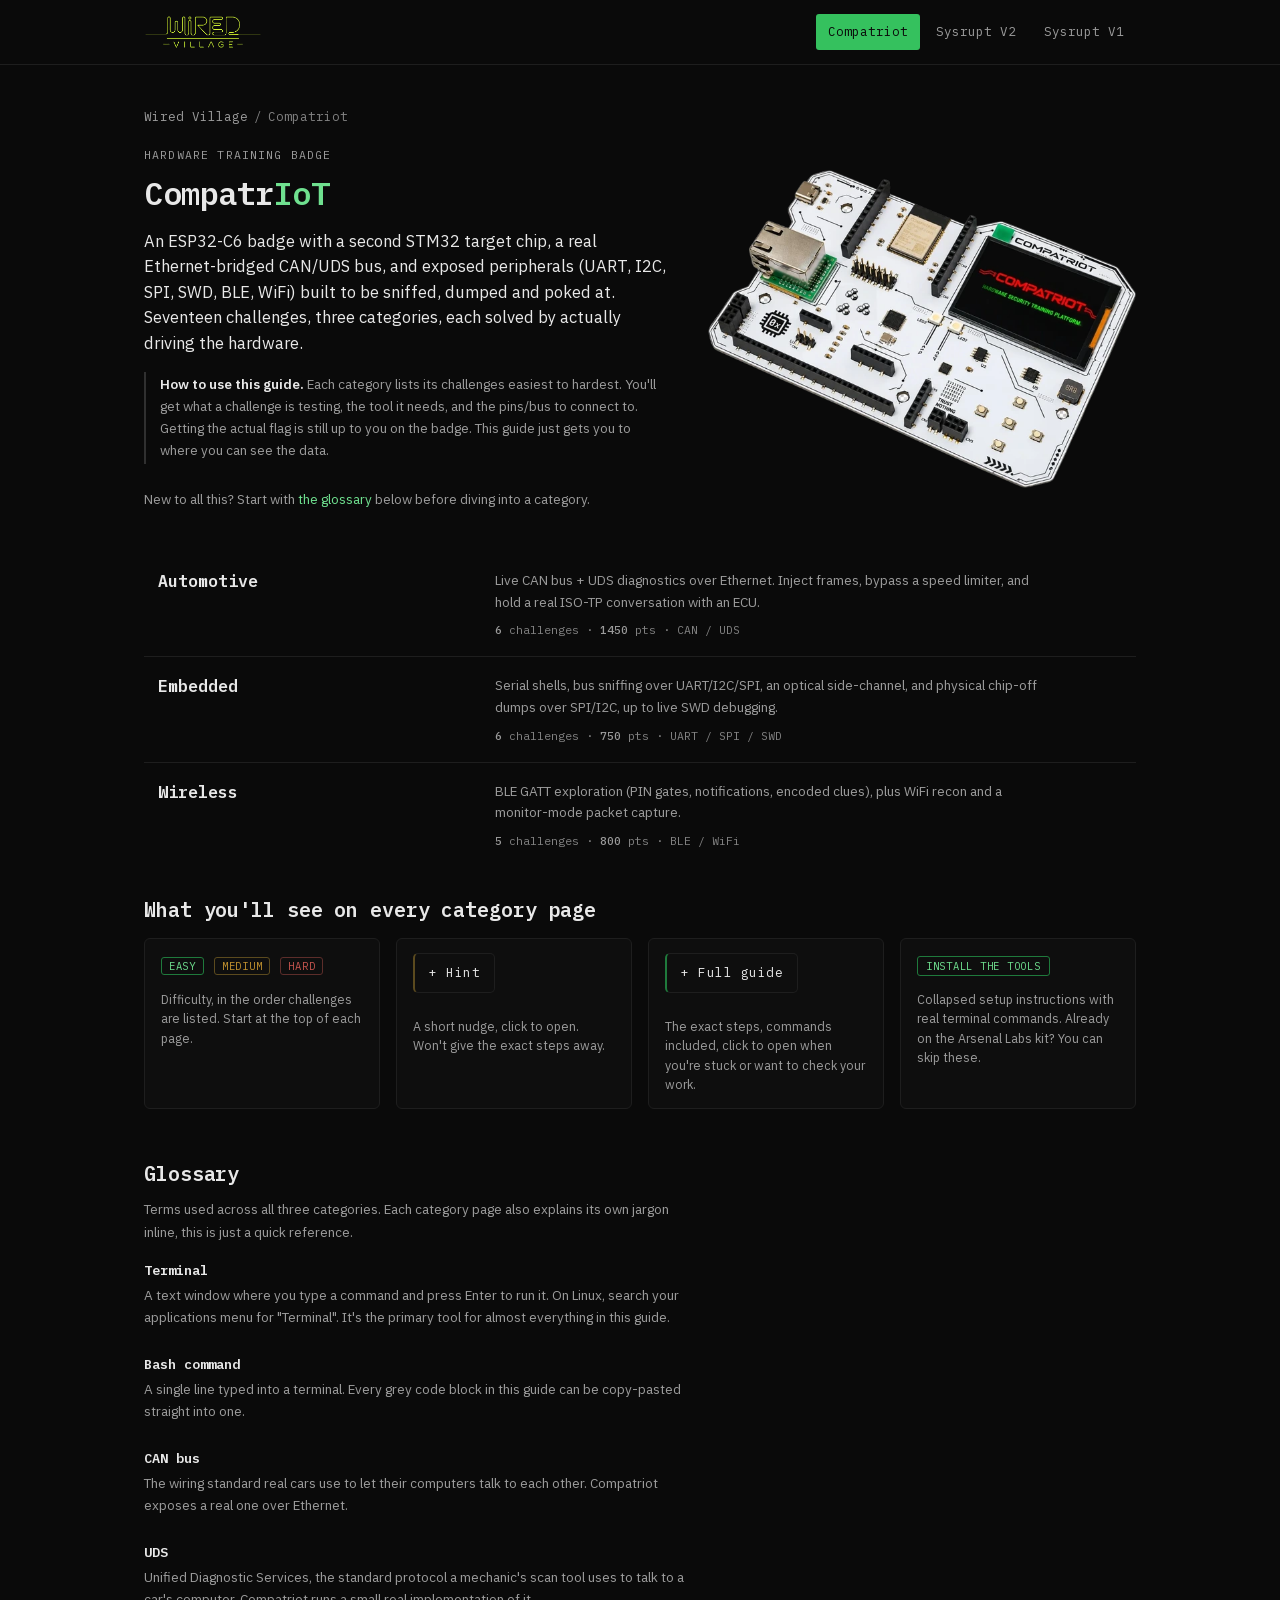
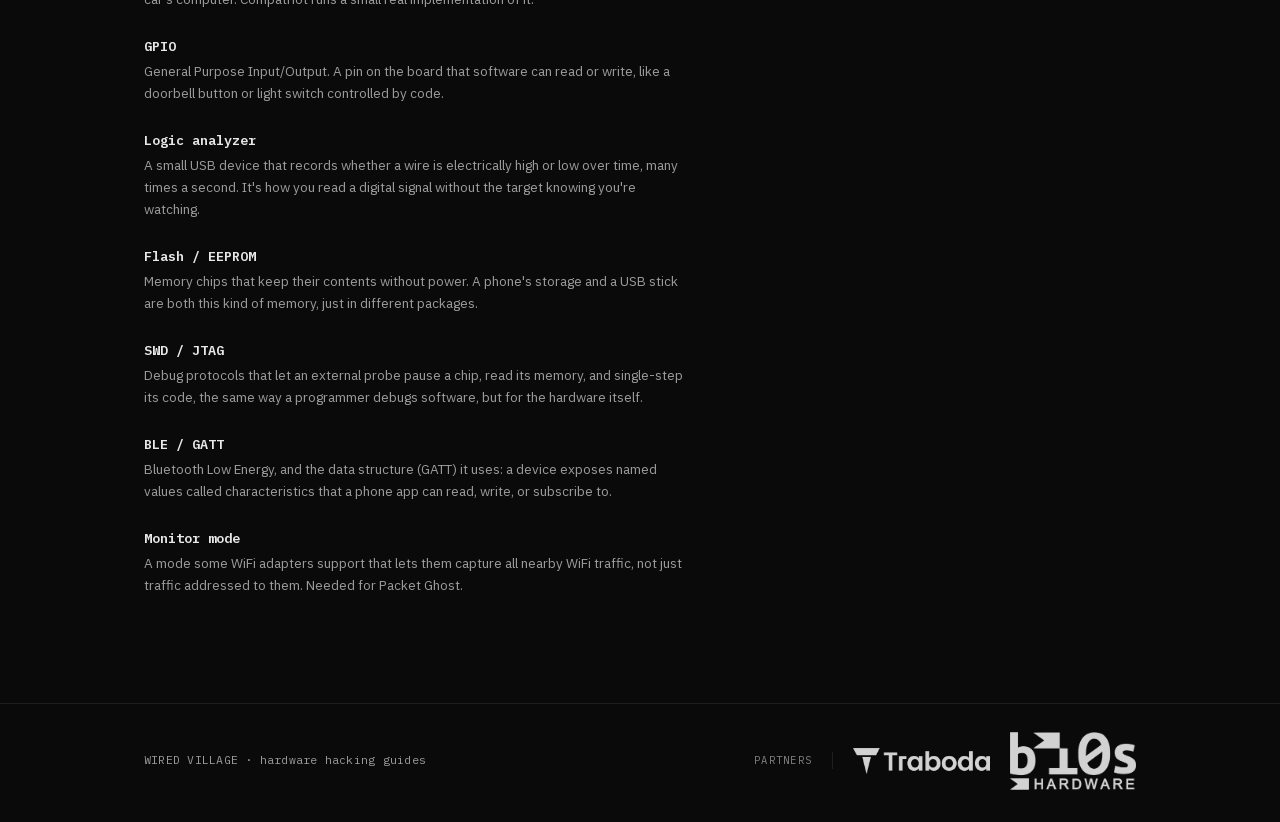
==== compatriot/index.html @ da26928e "perf: self-host subset fonts (no external requests), right-size oversized images, convert logos and " ====
<!doctype html>
<html lang="en">
<head>
<meta charset="utf-8">
<meta name="viewport" content="width=device-width, initial-scale=1">
<title>Compatriot · Wired Village</title>
<meta name="description" content="Guide to the Compatriot hardware badge: Automotive, Embedded and Wireless challenges.">
<link rel="icon" href="../assets/img/wired-village-logo.png">
<link rel="preload" href="../assets/fonts/plex-sans-var.woff2" as="font" type="font/woff2" crossorigin>
<link rel="preload" href="../assets/fonts/plex-mono-400.woff2" as="font" type="font/woff2" crossorigin>
<link rel="stylesheet" href="../assets/css/site.css">
<link rel="canonical" href="https://gautham-sai05.github.io/wired_village/compatriot/index.html">
<meta property="og:type" content="website">
<meta property="og:site_name" content="Wired Village">
<meta property="og:title" content="Compatriot · Wired Village">
<meta property="og:description" content="Guide to the Compatriot hardware badge: Automotive, Embedded and Wireless challenges.">
<meta property="og:url" content="https://gautham-sai05.github.io/wired_village/compatriot/index.html">
<meta property="og:image" content="https://gautham-sai05.github.io/wired_village/assets/img/wired-village-logo.png">
<meta name="twitter:card" content="summary_large_image">
<meta name="twitter:title" content="Compatriot · Wired Village">
<meta name="twitter:description" content="Guide to the Compatriot hardware badge: Automotive, Embedded and Wireless challenges.">
<meta name="twitter:image" content="https://gautham-sai05.github.io/wired_village/assets/img/wired-village-logo.png">
</head>
<body>
<a class="skip-link" href="#main">Skip to content</a>

<header class="topbar">
  <div class="topbar-inner">
    <div class="brand">
      <a href="../index.html" class="brand-link">
        <img src="../assets/img/wired-village-wordmark.png" alt="Wired Village" width="462" height="133">
      </a>
    </div>
    <nav class="navlinks">
      <a href="index.html" class="active">Compatriot</a>
      <a href="../sysrupt-v2/index.html">Sysrupt V2</a>
      <a href="../sysrupt/index.html">Sysrupt V1</a>
    </nav>
  </div>
</header>

<main id="main">

<section class="wrap sec-first">
  <p class="crumbs"><a href="../index.html">Wired Village</a><span class="sep">/</span>Compatriot</p>
  <div class="split">
    <div>
      <p class="eyebrow">Hardware training badge</p>
      <h1>Compatr<span class="iot">IoT</span></h1>
      <p class="lead">
        An ESP32-C6 badge with a second STM32 target chip, a real Ethernet-bridged CAN/UDS
        bus, and exposed peripherals (UART, I2C, SPI, SWD, BLE, WiFi) built to be sniffed,
        dumped and poked at. Seventeen challenges, three categories, each solved by actually
        driving the hardware.
      </p>
      <p class="note">
        <b>How to use this guide.</b> Each category lists its challenges easiest to
        hardest. You'll get what a challenge is testing, the tool it needs, and the
        pins/bus to connect to. Getting the actual flag is still up to you on the badge.
        This guide just gets you to where you can see the data.
      </p>
      <p class="sub-note">New to all this? Start with
        <a href="#glossary">the glossary</a> below before diving into a category.</p>
    </div>
    <img src="../assets/img/compatriot-board.webp" alt="Compatriot badge" width="640" height="475">
  </div>
</section>
<style>@media (max-width: 760px){ .wrap div[style*="grid-template-columns"]{ display:block !important; } }</style>

<section class="wrap sec-tight">
  <table class="index-table">
    <tr data-href="automotive.html">
      <td class="ix-name"><a href="automotive.html">Automotive</a></td>
      <td class="ix-desc">
        <p>Live CAN bus + UDS diagnostics over Ethernet. Inject frames, bypass a speed
           limiter, and hold a real ISO-TP conversation with an ECU.</p>
        <div class="meta"><b>6</b> challenges · <b>1450</b> pts · CAN / UDS</div>
      </td>
      <td class="ix-arrow">→</td>
    </tr>
    <tr data-href="embedded.html">
      <td class="ix-name"><a href="embedded.html">Embedded</a></td>
      <td class="ix-desc">
        <p>Serial shells, bus sniffing over UART/I2C/SPI, an optical side-channel, and
           physical chip-off dumps over SPI/I2C, up to live SWD debugging.</p>
        <div class="meta"><b>6</b> challenges · <b>750</b> pts · UART / SPI / SWD</div>
      </td>
      <td class="ix-arrow">→</td>
    </tr>
    <tr data-href="wireless.html">
      <td class="ix-name"><a href="wireless.html">Wireless</a></td>
      <td class="ix-desc">
        <p>BLE GATT exploration (PIN gates, notifications, encoded clues), plus WiFi recon
           and a monitor-mode packet capture.</p>
        <div class="meta"><b>5</b> challenges · <b>800</b> pts · BLE / WiFi</div>
      </td>
      <td class="ix-arrow">→</td>
    </tr>
  </table>
</section>

<section class="wrap sec-tight">
  <h2>What you'll see on every category page</h2>
  <div class="legend-grid">
    <div class="legend-item">
      <span class="diff-tag easy">Easy</span>
      <span class="diff-tag med">Medium</span>
      <span class="diff-tag hard">Hard</span>
      <p>Difficulty, in the order challenges are listed. Start at the top of each page.</p>
    </div>
    <div class="legend-item">
      <span class="reveal hint" style="display:inline-block;"><span class="reveal-fake-summary">+ Hint</span></span>
      <p>A short nudge, click to open. Won't give the exact steps away.</p>
    </div>
    <div class="legend-item">
      <span class="reveal guide" style="display:inline-block;"><span class="reveal-fake-summary">+ Full guide</span></span>
      <p>The exact steps, commands included, click to open when you're stuck or want to
         check your work.</p>
    </div>
    <div class="legend-item">
      <span class="tag-soon" style="color:var(--accent-text);border-color:var(--accent-dim);">Install the tools</span>
      <p>Collapsed setup instructions with real terminal commands. Already on the Arsenal
         Labs kit? You can skip these.</p>
    </div>
  </div>
</section>

<section class="wrap sec-last" id="glossary">
  <h2>Glossary</h2>
  <p class="sub-note">Terms used across all three categories. Each category page
     also explains its own jargon inline, this is just a quick reference.</p>
  <dl class="glossary">
    <dt>Terminal</dt><dd>A text window where you type a command and press Enter to run it. On Linux, search your applications menu for "Terminal". It's the primary tool for almost everything in this guide.</dd>
    <dt>Bash command</dt><dd>A single line typed into a terminal. Every grey code block in this guide can be copy-pasted straight into one.</dd>
    <dt>CAN bus</dt><dd>The wiring standard real cars use to let their computers talk to each other. Compatriot exposes a real one over Ethernet.</dd>
    <dt>UDS</dt><dd>Unified Diagnostic Services, the standard protocol a mechanic's scan tool uses to talk to a car's computer. Compatriot runs a small real implementation of it.</dd>
    <dt>GPIO</dt><dd>General Purpose Input/Output. A pin on the board that software can read or write, like a doorbell button or light switch controlled by code.</dd>
    <dt>Logic analyzer</dt><dd>A small USB device that records whether a wire is electrically high or low over time, many times a second. It's how you read a digital signal without the target knowing you're watching.</dd>
    <dt>Flash / EEPROM</dt><dd>Memory chips that keep their contents without power. A phone's storage and a USB stick are both this kind of memory, just in different packages.</dd>
    <dt>SWD / JTAG</dt><dd>Debug protocols that let an external probe pause a chip, read its memory, and single-step its code, the same way a programmer debugs software, but for the hardware itself.</dd>
    <dt>BLE / GATT</dt><dd>Bluetooth Low Energy, and the data structure (GATT) it uses: a device exposes named values called characteristics that a phone app can read, write, or subscribe to.</dd>
    <dt>Monitor mode</dt><dd>A mode some WiFi adapters support that lets them capture all nearby WiFi traffic, not just traffic addressed to them. Needed for Packet Ghost.</dd>
  </dl>
</section>

</main>

<footer>
  <div class="wrap foot-inner">
    <div class="foot-left">WIRED VILLAGE · hardware hacking guides</div>
    <div class="partner">
      <span class="partner-label">Partners</span>
      <a href="https://traboda.com" target="_blank" rel="noopener" aria-label="Traboda"><img class="p-traboda" src="../assets/img/traboda-logo.webp" alt="Traboda" width="420" height="80"></a>
      <a href="https://www.bi0shardware.in/" target="_blank" rel="noopener" aria-label="bi0s hardware"><img class="p-bi0s" src="../assets/img/bi0s-hardware-logo.webp" alt="bi0s hardware" width="320" height="147"></a>
    </div>
  </div>
</footer>

<script src="../assets/js/site.js"></script>
</body>
</html>
---- assets/css/site.css ----
/* Self-hosted, subset to the 108 characters this site uses. No external request,
   so the pages render even if fonts.googleapis.com is unreachable. */
@font-face{font-family:"IBM Plex Mono";font-style:normal;font-weight:400;src:url(../fonts/plex-mono-400.woff2) format("woff2");font-display:swap}
@font-face{font-family:"IBM Plex Mono";font-style:normal;font-weight:500;src:url(../fonts/plex-mono-500.woff2) format("woff2");font-display:swap}
@font-face{font-family:"IBM Plex Mono";font-style:normal;font-weight:600;src:url(../fonts/plex-mono-600.woff2) format("woff2");font-display:swap}
@font-face{font-family:"IBM Plex Mono";font-style:normal;font-weight:700;src:url(../fonts/plex-mono-700.woff2) format("woff2");font-display:swap}
@font-face{font-family:"IBM Plex Sans";font-style:normal;font-weight:400 600;src:url(../fonts/plex-sans-var.woff2) format("woff2");font-display:swap}

/* Wired Village — shared stylesheet. Plain, dark, documentation-style. */

:root {
  --bg: #0a0a0a;
  --bg-alt: #0e0e0e;
  --bg-inset: #060606;
  --border: #1e1e1e;
  --border-strong: #303030;
  --text: #e8e8e8;
  /* Three text weights, all cleared for WCAG AA body text (>= 4.5:1) against
     --bg and --bg-alt. --text-dimmer used to be #555 (2.7:1) and carried real
     copy: meta lines, captions, table headers, footer. */
  --text-dim: #9b9b9b;      /* 7.1:1 on --bg */
  --text-dimmer: #828282;   /* 5.2:1 on --bg, 5.0:1 on --bg-alt */
  --rule-dim: #555;         /* non-text uses only: list markers, hairlines */
  --accent: #35c15e;
  --accent-dim: #1f7a3c;
  --accent-text: #6fe08f;
  --red: #c8564f;
  --amber: #c2922f;
  --cyan: #4fb8d6;
  --border-bright: #3a3a3a;
  --mono: "IBM Plex Mono", "JetBrains Mono", ui-monospace, "SF Mono", Menlo, Consolas, monospace;
  --sans: "IBM Plex Sans", "Inter", system-ui, -apple-system, "Segoe UI", Arial, sans-serif;
  --maxw: 1040px;

  /* ---------- type scale ----------
     Six body steps plus two heading steps. Every font-size in this sheet comes
     from one of these; nothing sets a bare px size any more. The steps are
     ~1.08-1.12 apart at the small end (where this site does most of its work:
     labels, metadata, table cells) and open up for headings.

       --fs-micro  10.5px  uppercase micro-labels: tags, th, status pills
       --fs-xs     11.5px  eyebrows, metadata lines, captions
       --fs-sm     12.5px  nav, TOC, crumbs, code blocks, dense tables
       --fs-ms     13.5px  secondary prose: notes, reveal bodies, glossary
       --fs-md     15px    default body copy
       --fs-lg     16.5px  lead paragraphs, index row titles
       --fs-h2     17.5 -> 20px fluid
       --fs-h1     26 -> 32px fluid                                           */
  --fs-micro: 10.5px;
  --fs-xs: 11.5px;
  --fs-sm: 12.5px;
  --fs-ms: 13.5px;
  --fs-md: 15px;
  --fs-lg: 16.5px;
  --fs-h3: 12.5px;
  --fs-h2: clamp(17.5px, 1.05vw + 14px, 20px);
  --fs-title: clamp(20px, 1.3vw + 16px, 23px);   /* a challenge title */
  --fs-h1: clamp(26px, 2.2vw + 17px, 32px);

  /* line heights: prose breathes, labels and headings sit tight */
  --lh-prose: 1.65;
  --lh-snug: 1.5;
  --lh-tight: 1.25;

  /* vertical rhythm, all multiples of 4 */
  --sp-1: 4px;
  --sp-2: 8px;
  --sp-3: 12px;
  --sp-4: 16px;
  --sp-5: 24px;
  --sp-6: 32px;
  --sp-7: 44px;

  /* comfortable measure: ~68 characters, never past ~78 */
  --measure: 68ch;
  --measure-tight: 62ch;

  --track-caps: .08em;   /* one letter-spacing for every uppercase label */
}

* { box-sizing: border-box; }

body {
  margin: 0;
  background: var(--bg);
  color: var(--text);
  font-family: var(--sans);
  font-size: var(--fs-md);
  line-height: var(--lh-prose);
  -webkit-font-smoothing: antialiased;
  text-rendering: optimizeLegibility;
}

a { color: var(--accent-text); text-decoration: none; border-bottom: 1px solid transparent; }
a:hover { border-bottom-color: var(--accent-dim); }

/* ---------- keyboard accessibility ---------- */
/* One visible ring for every focusable thing. :focus-visible keeps it off
   mouse clicks but always on for keyboard users. */
:focus-visible {
  outline: 2px solid var(--accent);
  outline-offset: 2px;
  border-radius: 2px;
}

.skip-link {
  position: absolute;
  left: 8px;
  top: -48px;                 /* parked off-screen until focused */
  z-index: 100;
  background: var(--accent);
  color: #07140b;
  font-family: var(--mono);
  font-size: var(--fs-sm);
  padding: 11px 14px;
  border-radius: 4px;
  border-bottom: none;
  transition: top .15s ease;
}
.skip-link:focus { top: 8px; }
main:focus { outline: none; }

/* ---------- reduced motion ---------- */
/* Anything decorative stops; the page must still read as complete. */
@media (prefers-reduced-motion: reduce) {
  *, *::before, *::after {
    animation-duration: .001ms !important;
    animation-iteration-count: 1 !important;
    transition-duration: .001ms !important;
    scroll-behavior: auto !important;
  }
}

img { max-width: 100%; display: block; }

code, .mono { font-family: var(--mono); }
code {
  background: var(--bg-inset);
  border: 1px solid var(--border);
  color: var(--accent-text);
  padding: 1px 5px;
  border-radius: 3px;
  font-size: .87em;
  overflow-wrap: anywhere;   /* long inline tokens wrap instead of forcing page scroll on phones */
}
/* Markdown-imported pages emit <pre><code class="language-x">. Without this the
   inline-code chrome (box, border, green, radius) was drawn a second time
   inside every code block, so each line looked boxed within its own block. */
pre code {
  background: none;
  border: 0;
  padding: 0;
  border-radius: 0;
  color: inherit;
  font-size: inherit;
  overflow-wrap: normal;
}
pre {
  background: var(--bg-inset);
  border: 1px solid var(--border);
  border-radius: 4px;
  padding: 12px 14px;
  overflow-x: auto;
  font-family: var(--mono);
  font-size: var(--fs-sm);
  color: #b7c9bb;
  line-height: 1.55;
  margin: var(--sp-3) 0;
}
/* a code block that is the whole of a list item shouldn't double its gap */
li > pre:last-child { margin-bottom: var(--sp-2); }

hr { border: none; border-top: 1px solid var(--border); margin: var(--sp-6) 0; }

/* ---------- header ---------- */
.topbar {
  border-bottom: 1px solid var(--border);
}
.topbar-inner {
  max-width: var(--maxw);
  margin: 0 auto;
  padding: 14px 24px;
  display: flex;
  align-items: center;
  justify-content: space-between;
  gap: 20px;
  flex-wrap: wrap;
}
.brand {
  display: flex;
  align-items: center;
  gap: 9px;
  font-family: var(--mono);
  font-size: var(--fs-ms);
  letter-spacing: .02em;
  color: var(--text);
}
/* transparent wordmark, so no tile/plate behind it */
/* Home already carries the big hero wordmark, so its topbar mark stays small;
   subpages have no hero logo, so theirs is larger. */
.brand img { height: 23px; width: auto; display: block; }
.brand-link img { height: 34px; }
/* The wordmark is only ~23px tall, so the link around it was a 23px tap
   target. Padding + an equal negative margin grows the hit area to 45px
   without moving anything on the page. */
.brand-link { display: flex; align-items: center; gap: 9px; color: inherit; border-bottom: none;
              padding: 11px 6px; margin: -11px -6px; }
.brand .sep { color: var(--text-dimmer); }
.navlinks {
  display: flex;
  gap: 4px;
  font-family: var(--mono);
  font-size: var(--fs-sm);
}
.navlinks a {
  color: var(--text-dim);
  padding: 11px 12px;       /* 36px tall: a real tap target on every width */
  line-height: 1.1;
  border-bottom: none;
  border-radius: 3px;
}
.navlinks a:hover { color: var(--text); background: var(--bg-alt); }
.navlinks a.active { color: var(--bg); background: var(--accent); }
.navlinks a.active:hover { color: var(--bg); background: var(--accent); }

/* ---------- layout ---------- */
.wrap { max-width: var(--maxw); margin: 0 auto; padding: 0 24px; }
.section { padding: 44px 0; }

.hero-row {
  display: flex;
  align-items: center;
  gap: 28px;
  flex-wrap: wrap;
}
.hero-row .hero-text { flex: 1 1 360px; min-width: 260px; }

.iot { color: var(--accent-text); }

.eyebrow {
  font-family: var(--mono);
  font-size: var(--fs-xs);
  line-height: var(--lh-tight);
  letter-spacing: .1em;
  text-transform: uppercase;
  color: var(--text-dim);
  margin: 0 0 var(--sp-3);
}

/* ---------- headings ----------
   One ladder for the whole site: h1 (fluid 26-32) > h2 (fluid 17.5-20) >
   h3 (12.5 caps) > h4 (10.5 caps). All mono, because headings are the
   terminal/editorial voice here; prose underneath is sans. The space above a
   heading is always larger than the space below it, so a heading binds to the
   text it introduces rather than floating between two blocks. */
h1, h2, h3, h4 {
  font-family: var(--mono);
  font-weight: 600;
  color: var(--text);
  text-wrap: balance;
  overflow-wrap: break-word;
}
h1 {
  font-size: var(--fs-h1);
  line-height: 1.18;
  letter-spacing: -.015em;
  margin: 0 0 var(--sp-4);
}
h2 {
  font-size: var(--fs-h2);
  line-height: var(--lh-tight);
  letter-spacing: -.005em;
  margin: var(--sp-7) 0 var(--sp-3);
  scroll-margin-top: var(--sp-5);
}
h3 {
  font-size: var(--fs-h3);
  line-height: var(--lh-tight);
  text-transform: uppercase;
  letter-spacing: var(--track-caps);
  color: var(--text-dim);
  margin: var(--sp-5) 0 var(--sp-2);
}
h4 {
  font-size: var(--fs-xs);
  line-height: var(--lh-tight);
  text-transform: uppercase;
  letter-spacing: var(--track-caps);
  color: var(--text-dim);
  margin: var(--sp-4) 0 var(--sp-2);
}
/* first heading in a block owns no space above it: the container's padding
   already provides it, and doubling the two is what made sections drift apart */
section > h2:first-child, section > h3:first-child,
.content > h2:first-child, .sec-body > *:first-child,
.reveal-body > *:first-child, .legend-item > *:first-child,
.bm-detail > *:first-child { margin-top: 0; }

/* ---------- prose ---------- */
p { margin: 0 0 var(--sp-3); color: var(--text-dim); max-width: var(--measure); }
p.lead {
  color: var(--text);
  font-size: var(--fs-lg);
  line-height: 1.55;
  max-width: var(--measure-tight);
  margin-bottom: var(--sp-4);
}
/* a small aside under a lead, e.g. "New to all this? Start with the glossary" */
p.sub-note { font-size: var(--fs-ms); margin-bottom: 0; }

ul, ol { color: var(--text-dim); padding-left: 20px; margin: 0 0 var(--sp-3); max-width: var(--measure); }
li { margin-bottom: var(--sp-2); }
li > ul, li > ol { margin-top: var(--sp-2); }
ul > li::marker { color: var(--rule-dim); }
ol > li::marker { color: var(--text-dimmer); font-family: var(--mono); font-size: .9em; }
b, strong { font-weight: 600; color: var(--text); }
/* a paragraph directly after a list or a block gets its gap from them, not twice */
p + h2, ul + h2, ol + h2, pre + h2, table + h2, .note + h2 { margin-top: var(--sp-7); }

/* ---------- index table (home + category index) ---------- */
.index-table { width: 100%; border-collapse: collapse; margin: 6px 0; }
.index-table tr { border-top: 1px solid var(--border); transition: background-color .12s; }
.index-table tr:first-child { border-top: none; }
.index-table tr[data-href] { cursor: pointer; }
.index-table tr[data-href]:hover { background: rgba(53,193,94,.055); }
.index-table tr[data-href]:hover td.ix-name a { color: var(--accent-text); }
.index-table td { padding: 18px 14px; vertical-align: top; }
.index-table td.ix-name { width: 34%; min-width: 240px; padding-left: 14px; }
.index-table td.ix-name a { font-family: var(--mono); font-size: var(--fs-lg); line-height: 1.3; color: var(--text); font-weight: 600; }
.index-table td.ix-name a:hover { color: var(--accent-text); }
.index-table td.ix-name .status { display: block; font-family: var(--mono); font-size: var(--fs-micro); line-height: var(--lh-tight); letter-spacing: var(--track-caps); text-transform: uppercase; color: var(--accent); margin-top: 6px; }
.index-table td.ix-name .status.soon { color: var(--text-dimmer); }
.index-table td.ix-desc p { margin: 0 0 var(--sp-2); font-size: var(--fs-ms); line-height: 1.6; max-width: var(--measure); }
.index-table td.ix-desc .meta { font-family: var(--mono); font-size: var(--fs-xs); line-height: 1.5; color: var(--text-dimmer); }
.index-table td.ix-desc .meta b { color: var(--text-dim); font-weight: 500; }
.index-table tr.disabled td.ix-name a { color: var(--text-dim); pointer-events: none; }
.index-table tr.disabled { opacity: .55; }
.index-table td.ix-arrow {
  width: 28px;
  padding-right: 14px;
  padding-left: 0;
  text-align: right;
  color: var(--text-dimmer);
  font-family: var(--mono);
  font-size: var(--fs-md);
  opacity: 0;
  transform: translateX(-4px);
  transition: opacity .12s, transform .12s;
}
.index-table tr[data-href]:hover td.ix-arrow { opacity: 1; transform: translateX(0); color: var(--accent-text); }
.index-table .ix-thumb {
  display: flex;
  /* top-aligned so the badge name sits on the same line as the first line of
     its description; centred, it floated halfway down the row */
  align-items: flex-start;
  gap: 18px;
  min-width: 0;
}
.index-table .ix-thumb > div { padding-top: 2px; }
.index-table .ix-thumb img {
  width: 128px;
  height: 128px;
  object-fit: contain;
  flex-shrink: 0;
}
@media (max-width: 760px) {
  .index-table .ix-thumb img { width: 92px; height: 92px; }
}
@media (max-width: 560px) {
  .index-table, .index-table tbody, .index-table tr, .index-table td { display: block; width: auto; }
  .index-table tr { padding: 16px 0; }
  /* the stacked layout has no second column to balance against, so the fixed
     title width just squeezed the title into needless wrapping */
  .index-table td.ix-name { width: auto; min-width: 0; padding: 0 0 var(--sp-2); }
  .index-table td.ix-desc { padding: 0; }
  .index-table td.ix-arrow { display: none; }
}

/* ---------- docs layout: sidebar + content ---------- */
.docs {
  display: grid;
  grid-template-columns: 200px minmax(0, 1fr);
  gap: 48px;
  align-items: start;
}
/* Grid items default to min-width:auto, so a wide child (a pin table, a long
   code span) can force the whole column wider than the viewport. Pin them to 0
   and let the individual wide things scroll inside themselves instead. */
.docs > * { min-width: 0; }
@media (max-width: 760px) { .docs { grid-template-columns: minmax(0, 1fr); } }

.toc {
  position: sticky;
  top: 24px;
  font-family: var(--mono);
  font-size: var(--fs-sm);
  line-height: var(--lh-snug);
}
/* 13px of left padding lines the label up with the link text, not the rail */
.toc .toc-label { color: var(--text-dimmer); text-transform: uppercase; letter-spacing: var(--track-caps); font-size: var(--fs-micro); margin-bottom: var(--sp-3); padding-left: 13px; }
.toc ol { list-style: none; padding: 0; margin: 0; }
.toc li { margin-bottom: 0; }   /* an unbroken rail down the left of the list */
.toc a {
  /* flex so a trailing point value or difficulty tag parks on the right of the
     first line instead of wrapping onto a line of its own */
  display: flex;
  align-items: baseline;
  gap: 4px 10px;
  padding: 10px 8px 10px 11px;   /* ~39px rows: tappable, and a calmer rhythm in the rail */
  border-left: 2px solid var(--border);
  color: var(--text-dim);
  border-bottom: none;
}
.toc a:hover { color: var(--text); border-left-color: var(--border-strong); }
.toc small { color: var(--text-dimmer); font-size: var(--fs-micro); letter-spacing: .05em;
             text-transform: uppercase; margin-left: auto; flex: 0 0 auto; }

.content h2 { scroll-margin-top: 20px; }

/* ---------- challenge entries (flowing sections, not cards) ---------- */
.entry { padding: var(--sp-6) 0; border-top: 1px solid var(--border); scroll-margin-top: var(--sp-5); }
.entry:first-child { border-top: none; padding-top: 0; }
.entry-head { display: flex; align-items: baseline; gap: var(--sp-1) var(--sp-3); flex-wrap: wrap; margin-bottom: var(--sp-3); }
.entry-num { font-family: var(--mono); font-size: var(--fs-ms); color: var(--text-dimmer); }
.diff-tag {
  font-family: var(--mono); font-size: var(--fs-micro); line-height: 1.5; letter-spacing: .07em; text-transform: uppercase;
  padding: 1px 7px; border: 1px solid var(--border-strong); border-radius: 3px; color: var(--text-dim);
}
.diff-tag.easy { color: var(--accent-text); border-color: var(--accent-dim); }
.diff-tag.med { color: var(--amber); border-color: #5b4a1e; }
.diff-tag.hard { color: var(--red); border-color: #5c2d2a; }

.entry h4 { color: var(--text-dimmer); margin: var(--sp-5) 0 var(--sp-2); }
.entry > p { font-size: var(--fs-md); }
/* A challenge title has to outrank the step headings inside the challenge.
   The sysrupt-v2 guides are imported markdown and use <h2> for their steps,
   so without this the title and its own steps rendered identically. */
.entry-head h2, h2.entry-title {
  font-size: var(--fs-title);
  line-height: 1.22;
  margin: 0 0 var(--sp-2);
}
/* step headings inside a challenge sit below the title */
.entry > h2:not(.entry-title) {
  font-size: clamp(16px, .6vw + 13.5px, 17.5px);
  color: var(--text);
  margin: var(--sp-6) 0 var(--sp-3);
}
.entry > hr { margin: var(--sp-6) 0; }
.entry > hr + h2 { margin-top: var(--sp-5); }

/* ---------- reveal (hint / full guide) ---------- */
.reveal {
  margin: var(--sp-3) 0;   /* was top-only, so the text after a closed
                              hint/guide box ran straight into it */
  border: 1px solid var(--border);
  border-radius: 5px;
  background: var(--bg-alt);
}
.reveal + .reveal { margin-top: var(--sp-2); }
.reveal summary {
  cursor: pointer;
  list-style: none;
  padding: 11px 14px;
  font-family: var(--mono);
  font-size: var(--fs-sm);
  line-height: var(--lh-tight);
  letter-spacing: .04em;
  color: var(--text-dim);
  display: flex;
  align-items: center;
  flex-wrap: wrap;          /* let a trailing pill (e.g. "locked") wrap instead of overflowing */
  gap: 4px 8px;
  min-width: 0;
  user-select: none;
}
.reveal summary::-webkit-details-marker { display: none; }
.reveal summary::before { content: "+"; color: var(--text-dimmer); width: 10px; display: inline-block; flex: 0 0 auto; }
.reveal[open] summary::before { content: "−"; }
.reveal summary:hover { color: var(--text); }
.reveal.hint { border-left: 2px solid #5b4a1e; }
.reveal.hint summary { color: var(--amber); }
.reveal.guide { border-left: 2px solid var(--accent-dim); }
.reveal.guide summary { color: var(--accent-text); }
.reveal.conn { border-left: 2px solid #1c5566; }
.reveal.conn summary { color: var(--cyan); }
.reveal .reveal-body img { border-radius: 3px; margin: 6px 0 4px; }
.reveal .reveal-body { padding: var(--sp-3) 16px var(--sp-4); border-top: 1px solid var(--border); }
.reveal .reveal-body p { font-size: var(--fs-ms); line-height: 1.62; margin: 0 0 var(--sp-3); }
.reveal .reveal-body ol, .reveal .reveal-body ul { font-size: var(--fs-ms); line-height: 1.62; margin: 0 0 var(--sp-3); }
.reveal .reveal-body li { margin-bottom: var(--sp-2); }
.reveal .reveal-body > *:last-child { margin-bottom: 0; }

.note {
  border-left: 2px solid var(--border-strong);
  padding: 2px 0 2px 14px;
  font-size: var(--fs-ms);
  line-height: 1.62;
  color: var(--text-dim);
  max-width: var(--measure);
  margin: var(--sp-4) 0 var(--sp-5);
}
.note b { color: var(--text); }

/* ---------- section-level collapsible (install/tools blocks) ---------- */
.sec-collapse {
  border: 1px solid var(--border);
  border-radius: 6px;
  margin: 0 0 var(--sp-6);
  background: var(--bg-alt);
}
.sec-collapse summary {
  cursor: pointer;
  list-style: none;
  padding: 14px 18px;
  display: flex;
  align-items: center;
  flex-wrap: wrap;          /* the tally badge wraps under the heading on narrow screens */
  gap: 6px 10px;
  min-width: 0;
  user-select: none;
}
.sec-collapse summary::-webkit-details-marker { display: none; }
.sec-collapse summary::before { content: "▸"; color: var(--text-dimmer); font-size: var(--fs-sm); transition: transform .1s; flex: 0 0 auto; }
.sec-collapse[open] summary::before { transform: rotate(90deg); }
.sec-collapse summary h2 { margin: 0; min-width: 0; overflow-wrap: anywhere; }
.sec-collapse summary .tally { font-family: var(--mono); font-size: var(--fs-xs); color: var(--text-dimmer); margin-left: auto; }
.sec-collapse .sec-body { padding: var(--sp-4) 18px 18px; border-top: 1px solid var(--border); }
.sec-collapse .sec-body > *:last-child { margin-bottom: 0; }
.arsenal-note {
  border: 1px solid var(--border-strong);
  border-left: 3px solid var(--accent);
  background: rgba(53,193,94,.06);
  border-radius: 5px;
  padding: 11px 14px;
  font-size: var(--fs-ms);
  line-height: 1.55;
  color: var(--text-dim);
  max-width: var(--measure);
  margin: 0 0 var(--sp-5);
}
.arsenal-note b { color: var(--text); }

.pin-table { width: 100%; border-collapse: collapse; font-family: var(--mono); font-size: var(--fs-sm); line-height: 1.5; margin: var(--sp-3) 0 var(--sp-5); }
.pin-table th, .pin-table td { text-align: left; padding: 7px 14px 7px 0; border-bottom: 1px solid var(--border); vertical-align: top; }
.pin-table tr:last-child td { border-bottom: none; }
.pin-table th { color: var(--text-dimmer); font-weight: 500; text-transform: uppercase; font-size: var(--fs-micro); letter-spacing: var(--track-caps); }
.pin-table td { color: var(--text-dim); }
.pin-table td.sig { color: var(--accent-text); }

/* ---------- diagrams ---------- */
.diagram {
  background: var(--bg-inset);
  border: 1px solid var(--border);
  border-radius: 4px;
  padding: 16px;
  margin: var(--sp-4) 0 var(--sp-5);
  overflow-x: auto;
}
/* viewBox + width:100% scales the drawing; height must come from CSS, because
   height="auto" is not a valid SVG length attribute (it throws in the console). */
.diagram svg { display: block; width: 100%; height: auto; }
.diagram svg text { font-family: var(--mono); }

/* ---------- tool cards ---------- */
.tools-grid {
  display: grid;
  grid-template-columns: repeat(auto-fit, minmax(200px, 1fr));
  gap: var(--sp-4);
  margin: var(--sp-4) 0 var(--sp-5);
}
.tool-card {
  background: var(--bg-alt);
  border: 1px solid var(--border);
  border-radius: 6px;
  overflow: hidden;
}
.tool-card .shot {
  background: #ececea;
  height: 130px;
  display: flex;
  align-items: center;
  justify-content: center;
  padding: 10px;
}
.tool-card .shot img { max-width: 100%; max-height: 100%; width: auto; height: auto; object-fit: contain; }
.tool-card .info { padding: 11px 13px 13px; }
.tool-card .name { font-family: var(--mono); font-size: var(--fs-ms); line-height: var(--lh-tight); color: var(--text); font-weight: 600; margin-bottom: 5px; }
.tool-card .desc { font-size: var(--fs-sm); color: var(--text-dim); line-height: 1.55; }

/* ---------- legend (overview page) ---------- */
.legend-grid {
  display: grid;
  grid-template-columns: repeat(auto-fit, minmax(210px, 1fr));
  gap: var(--sp-4);
  margin: var(--sp-4) 0 var(--sp-2);
}
.legend-item {
  border: 1px solid var(--border);
  border-radius: 6px;
  padding: 14px 16px;
  background: var(--bg-alt);
}
.legend-item p { font-size: var(--fs-sm); line-height: 1.55; margin: var(--sp-3) 0 0; }
.legend-item .diff-tag { margin-right: 6px; }
.reveal-fake-summary {
  display: inline-flex;
  align-items: center;
  gap: 6px;
  font-family: var(--mono);
  font-size: var(--fs-sm);
  line-height: var(--lh-tight);
  letter-spacing: .04em;
  /* same box as a real .reveal summary; without the side padding the sample
     label sat flush against its own border and read as clipped */
  padding: 11px 14px;
}
.legend-item .reveal { display: inline-block; max-width: 100%; margin-top: 0; }

/* ---------- glossary ---------- */
.glossary { margin: var(--sp-4) 0 0; }
.glossary dt {
  font-family: var(--mono);
  font-size: var(--fs-ms);
  font-weight: 600;
  color: var(--text);
  margin-top: var(--sp-5);
}
.glossary dt:first-child { margin-top: 0; }
.glossary dd {
  margin: var(--sp-1) 0 0;
  font-size: var(--fs-ms);
  line-height: 1.62;
  color: var(--text-dim);
  max-width: var(--measure);
}

/* ---------- crumbs ---------- */
.crumbs { font-family: var(--mono); font-size: var(--fs-sm); line-height: var(--lh-tight); color: var(--text-dimmer); margin-bottom: var(--sp-5); }
.crumbs a { color: var(--text-dim); }
.crumbs a:hover { color: var(--text); }
.crumbs .sep { margin: 0 6px; }

/* ---------- footer ---------- */
.foot-inner { display: flex; align-items: center; justify-content: space-between; flex-wrap: wrap; gap: 14px; }
/* Both marks are now trimmed to their artwork, so a single shared height
   lines them up optically instead of guessing a number per logo. */
.partner { display: flex; align-items: center; gap: 20px; flex-wrap: wrap; }
.partner .partner-label {
  font-family: var(--mono); font-size: var(--fs-micro); letter-spacing: .12em;
  text-transform: uppercase; color: var(--text-dimmer);
  padding-right: 20px; border-right: 1px solid var(--border);
}
.partner a { border-bottom: none; display: inline-flex; align-items: center; flex: 0 0 auto;
             opacity: .82; transition: opacity .15s;
             /* 25px of artwork -> 45px of tap target, same visual position */
             padding: 10px 2px; margin: -10px -2px; }
.partner a:hover, .partner a:focus-visible { opacity: 1; }
/* Balanced by eye, not by number: Traboda is a long wordmark (aspect 5.2),
   bi0s is a compact stacked lockup (aspect 2.2), so equal heights make bi0s
   look far smaller. */
.partner img { width: auto; display: block; flex: 0 0 auto; }
.partner img.p-traboda { height: 26px; }
.partner img.p-bi0s { height: 58px; }
.partner img.p-bi0s { filter: invert(1); }   /* dark mark on a dark footer */

footer { border-top: 1px solid var(--border); padding: 28px 0 32px; margin-top: 34px; }
.foot-inner { display: flex; align-items: center; justify-content: space-between;
              flex-wrap: wrap; gap: 20px; }
.foot-left { font-family: var(--mono); font-size: var(--fs-xs); color: var(--text-dim);
             letter-spacing: .02em; }

/* ---------- misc ---------- */
.center { text-align: center; }
.tag-soon {
  font-family: var(--mono); font-size: var(--fs-micro); letter-spacing: .07em; text-transform: uppercase;
  color: var(--text-dimmer); border: 1px solid var(--border-strong); padding: 2px 8px; border-radius: 3px;
}

/* ======================= mobile ======================= */
/* Phones were getting a cramped layout: fixed 24px gutters, multi-column pin
   tables running off-screen, and nav/TOC links too small to tap reliably. */
@media (max-width: 760px) {
  .wrap { padding: 0 16px; }
  .topbar-inner { padding: 10px 16px; gap: 10px; }
  .navlinks { flex-wrap: wrap; gap: 2px; }
  .docs { gap: 20px; }
  /* the TOC becomes a plain list above the content instead of a sticky rail */
  .toc { position: static; max-height: none; border-left: none;
         border-bottom: 1px solid var(--border); padding-bottom: 14px; }
  .toc a { padding: 9px 10px; }
  /* h1/h2 are fluid via clamp(), so no per-breakpoint override is needed */
  .entry { padding: var(--sp-5) 0; }
  .entry-head { gap: var(--sp-1) var(--sp-2); }
  /* wide reference tables scroll sideways rather than squashing or overflowing */
  .pin-table { display: block; overflow-x: auto; -webkit-overflow-scrolling: touch; }
  .pin-table th, .pin-table td { white-space: nowrap; }
  .diagram { overflow-x: auto; }
  pre { padding: 10px 11px; }
  .reveal summary { padding: 10px 12px; }     /* easier to tap open */
  .reveal-body { padding: 0 12px 12px; }
  .foot-inner { flex-direction: column; align-items: flex-start; gap: 10px; }
}
@media (max-width: 420px) {
  .wrap { padding: 0 16px; }
  .brand img { height: 19px; }
  .brand-link img { height: 26px; }
  .hero-row { gap: var(--sp-5); }
}

/* ---------- locked walkthroughs ---------- */
.reveal.guide.locked summary { color: var(--amber); }
.lockpill {
  font-family: var(--mono); font-size: var(--fs-micro); letter-spacing: .07em; text-transform: uppercase;
  color: var(--amber); border: 1px solid #5b4a1e; padding: 1px 6px; border-radius: 3px; margin-left: 8px;
}
.pinform { margin: 2px 0 0; }
.pinlead { font-size: var(--fs-ms); color: var(--text-dim); margin: 0 0 var(--sp-3); max-width: var(--measure); }
.pinrow { display: flex; gap: 8px; flex-wrap: wrap; }
.pinin {
  flex: 1 1 200px; min-width: 0;
  background: var(--bg-inset); border: 1px solid var(--border-strong); color: var(--text);
  font-family: var(--mono); font-size: var(--fs-ms); padding: 11px; border-radius: 4px;
}
.pinin::placeholder { color: var(--text-dimmer); opacity: 1; }
.pinin:focus { border-color: var(--accent-dim); }
.pinbtn {
  background: var(--accent); color: #07140b; border: none; cursor: pointer;
  font-family: var(--mono); font-size: var(--fs-sm); font-weight: 600;
  padding: 11px 18px; border-radius: 4px; min-height: 42px;
}
.pinbtn:hover { background: var(--accent-text); }
.pinmsg { font-family: var(--mono); font-size: var(--fs-sm); color: var(--text-dimmer); margin: var(--sp-3) 0 0; min-height: 1em; }
.pinmsg.bad { color: var(--red); }

/* ---------- board map (3D render + PCB-accurate callouts) ---------- */
.board-map { margin: 26px 0 34px; }
.bm-key { white-space: nowrap; }
.bm-key-dot { display: inline-block; width: 9px; height: 9px; border-radius: 50%;
              background: #ff5a4e; margin-right: 5px; vertical-align: baseline; }

.bm-stage { background: var(--bg-inset); border: 1px solid var(--border);
            border-radius: 6px; padding: 10px; margin: 14px 0 16px; }
.bm-inner { position: relative; }
.bm-svg { display: block; width: 100%; height: auto; border-radius: 3px; }

.bm-ring  { fill: none; stroke: #6d6d6d; stroke-width: 3; opacity: .85; }
.bm-tick  { stroke: #7a7a7a; stroke-width: 2; opacity: .55; }
.bm-badge { fill: #14181a; stroke: #6d6d6d; stroke-width: 2.5; }
.bm-num   { font-family: var(--mono); font-size: 19px; font-weight: 600; fill: #e8e8e8; }

.bm-row.is-interactive .bm-ring,
.bm-row.is-interactive .bm-tick  { stroke: var(--accent); opacity: .95; }
.bm-row.is-interactive .bm-badge { fill: #06240f; stroke: var(--accent); }
.bm-row.is-interactive .bm-num   { fill: #8ef5ab; }

.bm-pin1 { fill: #ff5a4e; stroke: #2b0b08; stroke-width: 2.5; }

.bm-hot circle { fill: transparent; cursor: pointer; }
.bm-hot:focus-visible circle { outline: none; fill: rgba(53,193,94,.2);
                               stroke: var(--accent); stroke-width: 3; }
.bm-row.is-active .bm-ring  { stroke: var(--accent); stroke-width: 5; opacity: 1; }
.bm-row.is-active .bm-badge { fill: var(--accent); stroke: #d6ffe2; }
.bm-row.is-active .bm-num   { fill: #06240f; }

/* legend */
.bm-legend { list-style: none; margin: 0 0 16px; padding: 0;
             display: grid; grid-template-columns: repeat(auto-fit, minmax(265px, 1fr)); gap: 2px 18px; }
.bm-leg a, .bm-leg span.bm-wrap, .bm-leg > span { display: grid;
  grid-template-columns: 26px 1fr; gap: 2px 10px; padding: 6px 8px; border-radius: 4px;
  border-bottom: none; color: var(--text-dim); }
.bm-leg a { color: var(--text-dim); }
.bm-leg a:hover, .bm-leg.is-active a { background: var(--bg-alt); color: var(--text); }
.bm-leg-n { grid-row: span 2; font-family: var(--mono); font-size: 12px; color: var(--text-dimmer);
            border: 1px solid var(--border-strong); border-radius: 50%; width: 24px; height: 24px;
            display: grid; place-items: center; align-self: start; }
.bm-leg.is-interactive .bm-leg-n { color: var(--accent-text); border-color: var(--accent-dim); }
.bm-leg.is-active .bm-leg-n { background: var(--accent); color: #06240f; border-color: var(--accent); }
.bm-leg-t { font-family: var(--mono); font-size: 13px; color: var(--text); }
.bm-leg.is-interactive .bm-leg-t { color: var(--accent-text); }
.bm-leg-s { font-size: 12px; color: var(--text-dimmer); grid-column: 2; }

/* detail panel */
.bm-detail { border: 1px solid var(--border); border-radius: 6px; padding: 16px 18px;
             background: var(--bg-alt); min-height: 92px; }
.bm-detail h3 { margin: 0 0 4px; font-size: 16px; }
.bm-val { font-family: var(--mono); font-size: 11.5px; color: var(--text-dimmer); margin-left: 6px; }
.bm-note, .bm-empty { margin: 0 0 12px; color: var(--text-dim); font-size: 14px; }
.bm-empty { margin: 0; }
.bm-panel-grid { display: grid; grid-template-columns: minmax(0, 300px) minmax(0, 1fr);
                 gap: 18px; align-items: start; }
.bm-zoom { margin: 0; }
.bm-zoom img { width: 100%; height: auto; border: 1px solid var(--border-strong);
               border-radius: 4px; display: block; background: var(--bg-inset); }
.bm-zoom figcaption { font-size: 11.5px; color: var(--text-dimmer); margin-top: 6px;
                      font-family: var(--mono); }
.bm-pins { width: 100%; border-collapse: collapse; font-family: var(--mono); font-size: 12.5px; }
.bm-pins th { text-align: left; color: var(--text-dimmer); font-weight: 500; text-transform: uppercase;
              font-size: 10.5px; letter-spacing: .05em; padding: 4px 10px 4px 0;
              border-bottom: 1px solid var(--border); }
.bm-pins td { padding: 5px 10px 5px 0; border-bottom: 1px solid var(--border); color: var(--text-dim); }
.bm-pins .bm-pn { color: var(--text); width: 3em; }
.bm-pins .bm-net { color: var(--accent-text); }
.bm-pins tr.is-pin1 .bm-pn { color: #ff8a80; font-weight: 700; }
.bm-pins i { color: var(--text-dimmer); font-style: normal; }
.bm-ovl { text-decoration: overline; }

.bm-jump { margin: 10px 0 2px; font-family: var(--mono); font-size: 12.5px; }
.bm-jump-note { color: var(--text-dimmer); }

@media (max-width: 760px) {
  .bm-panel-grid { grid-template-columns: minmax(0, 1fr); }
  .bm-stage { overflow-x: auto; padding: 8px; }
  .bm-inner { min-width: 760px; }
}

/* ---------- home: minimal matrix flow behind the content ---------- */
#matrix-bg {
  position: fixed;
  inset: 0;
  width: 100%;
  height: 100%;
  z-index: 0;
  pointer-events: none;
  /* fade it out down the page so it never fights the content below the fold */
  -webkit-mask-image: linear-gradient(to bottom, rgba(0,0,0,.9) 0%, rgba(0,0,0,.5) 45%, rgba(0,0,0,0) 85%);
          mask-image: linear-gradient(to bottom, rgba(0,0,0,.9) 0%, rgba(0,0,0,.5) 45%, rgba(0,0,0,0) 85%);
}
/* lift real content above the canvas */
body > header.topbar,
body > main,
body > footer { position: relative; z-index: 1; }

/* ---------- index rows: give keyboard users the same feedback as hover ---------- */
.index-table tr[data-href]:focus-within { background: rgba(53,193,94,.055); }
.index-table tr[data-href]:focus-within td.ix-name a { color: var(--accent-text); }
.index-table tr[data-href]:focus-within td.ix-arrow { opacity: 1; transform: translateX(0); color: var(--accent-text); }

/* thumbnails sit bare on the page — no frame.
   The boards are landscape, so a landscape box lets them fill it instead of
   floating small inside a square. */
.index-table .ix-thumb img { width: 186px; height: 142px; object-fit: contain; }
@media (max-width: 760px) { .index-table .ix-thumb img { width: 124px; height: 96px; } }

/* close-up shot inside a challenge's Connection section */
.diagram.pinshot { margin: var(--sp-4) 0 var(--sp-5); }
/* height:auto is essential: the images carry width/height attributes for
   layout stability, and without it a capped width squashes them. */
.diagram.pinshot img { max-width: 460px; width: 100%; height: auto; }
.diagram.pinshot figcaption { font-family: var(--mono); font-size: var(--fs-xs);
  line-height: 1.5; color: var(--text-dimmer); margin-top: 7px; }

/* ================= layout utilities =================
   These replace per-page inline style="" attributes, which were the main
   source of the drift between pages: every page had invented its own section
   padding, its own two-column split and its own one-off font sizes. */

/* page sections. --flow is the standard gap between two stacked sections. */
.sec        { padding: var(--sp-7) 24px 0; }      /* a section in a stack */
.sec-first  { padding: var(--sp-7) 24px var(--sp-3); }  /* first one under the header */
.sec-last   { padding: var(--sp-7) 24px 72px; }   /* last one before the footer */
.sec-tight  { padding: var(--sp-5) 24px 0; }
.sec-docs   { padding: var(--sp-5) 24px 72px; }   /* the sidebar+content area */
@media (max-width: 760px) {
  .sec, .sec-first, .sec-tight, .sec-docs, .sec-last {
    padding-left: 16px; padding-right: 16px;
  }
  .sec, .sec-first { padding-top: var(--sp-6); }
  .sec-last, .sec-docs { padding-bottom: 56px; }
}

/* hero split: copy on the left, board photo on the right */
.split {
  display: grid;
  grid-template-columns: minmax(0, 1.1fr) minmax(0, .9fr);
  gap: var(--sp-6) 40px;
  align-items: center;
}
.split > img { width: 100%; height: auto; }
@media (max-width: 860px) {
  .split { grid-template-columns: minmax(0, 1fr); gap: var(--sp-5); }
  .split > img { max-width: 480px; margin: 0 auto; }
}

/* centred closing lines */
.closing { text-align: center; max-width: none; margin: var(--sp-6) auto var(--sp-2); color: var(--text); }
.closing + .closing { margin-top: 0; color: var(--text-dim); }

/* the home hero shows the wordmark itself as the heading */

/* Home hero: the wordmark acts as the heading, with the copy beside it. */
.hero-split { display: flex; align-items: center; justify-content: flex-start;
              gap: clamp(24px, 5vw, 64px); flex-wrap: wrap; }
.hero-split .hero-text { flex: 1 1 400px; min-width: 280px; }
.hero-mark { margin: 0; flex: 0 0 auto; line-height: 1; }
.hero-mark img { width: clamp(200px, 24vw, 310px); height: auto; display: block; }
@media (max-width: 760px) {
  .hero-split { flex-direction: column; align-items: flex-start; gap: 18px; }
  .hero-mark img { width: clamp(180px, 52vw, 240px); }
}
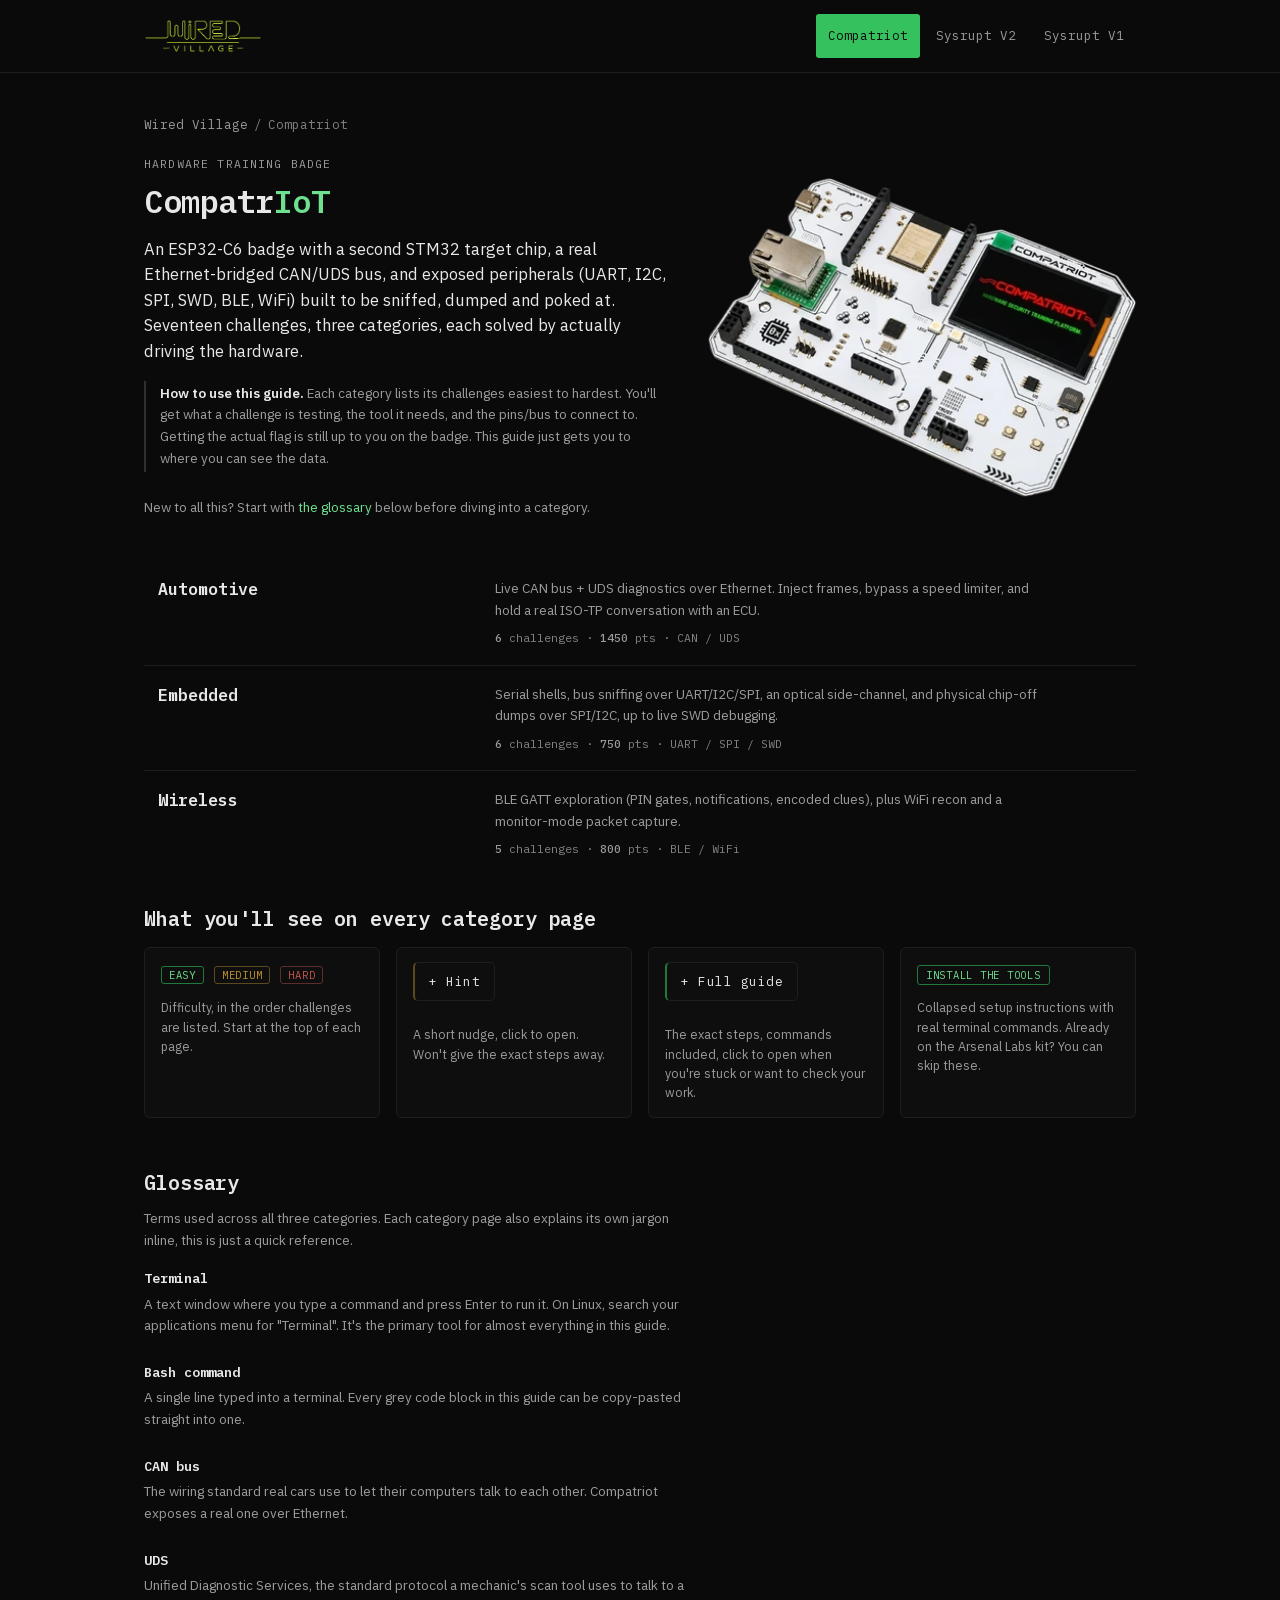
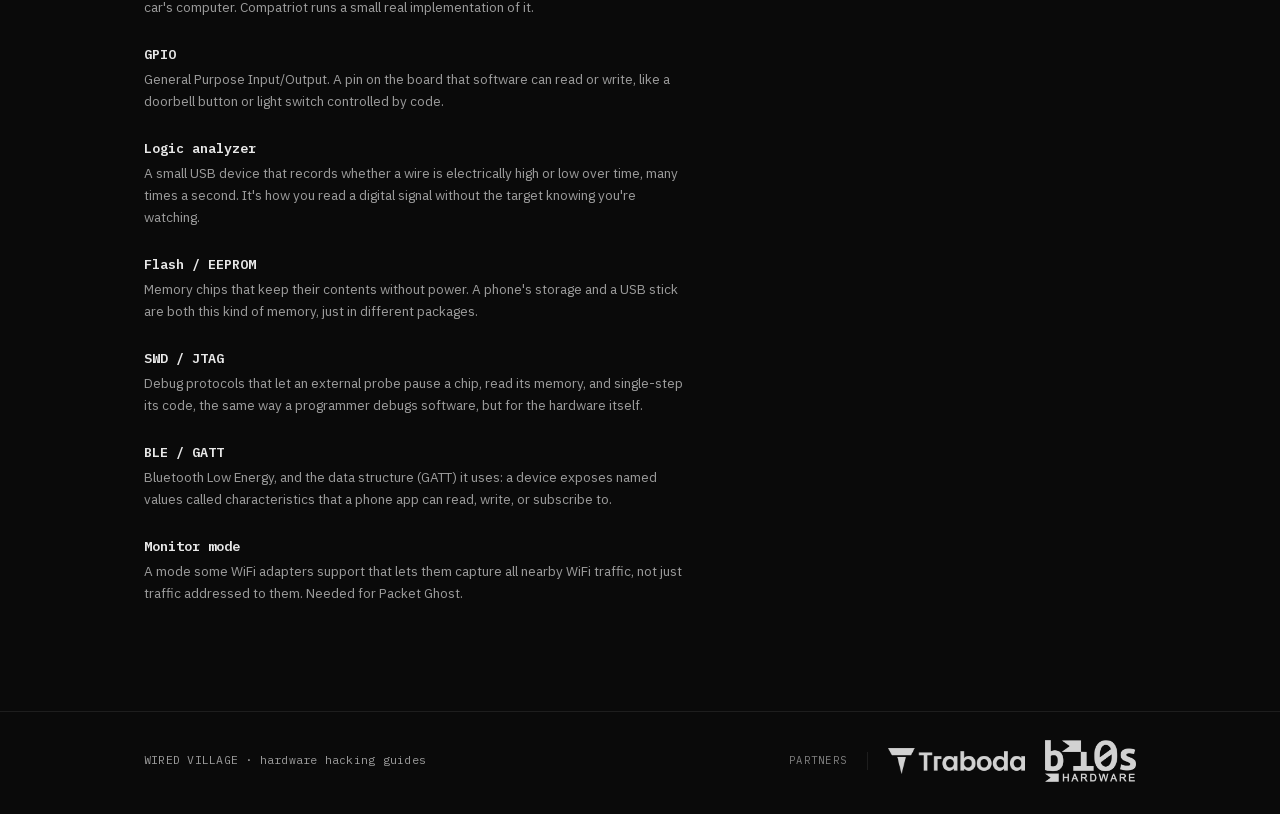
==== commit ecaf94dd: "sizing pass: right-size the wordmark, board thumb and sysrupt logo; 44px tap targets throughout; bi0" ====
--- a/compatriot/index.html
+++ b/compatriot/index.html
@@ -28,7 +28,7 @@
   <div class="topbar-inner">
     <div class="brand">
       <a href="../index.html" class="brand-link">
-        <img src="../assets/img/wired-village-wordmark.png" alt="Wired Village" width="462" height="133">
+        <img src="../assets/img/wired-village-wordmark.webp" alt="Wired Village" width="280" height="81">
       </a>
     </div>
     <nav class="navlinks">
@@ -62,7 +62,7 @@
       <p class="sub-note">New to all this? Start with
         <a href="#glossary">the glossary</a> below before diving into a category.</p>
     </div>
-    <img src="../assets/img/compatriot-board.webp" alt="Compatriot badge" width="640" height="475">
+    <img src="../assets/img/compatriot-board.webp" alt="Compatriot badge" width="420" height="312">
   </div>
 </section>
 <style>@media (max-width: 760px){ .wrap div[style*="grid-template-columns"]{ display:block !important; } }</style>
@@ -150,8 +150,8 @@
     <div class="foot-left">WIRED VILLAGE · hardware hacking guides</div>
     <div class="partner">
       <span class="partner-label">Partners</span>
-      <a href="https://traboda.com" target="_blank" rel="noopener" aria-label="Traboda"><img class="p-traboda" src="../assets/img/traboda-logo.webp" alt="Traboda" width="420" height="80"></a>
-      <a href="https://www.bi0shardware.in/" target="_blank" rel="noopener" aria-label="bi0s hardware"><img class="p-bi0s" src="../assets/img/bi0s-hardware-logo.webp" alt="bi0s hardware" width="320" height="147"></a>
+      <a href="https://traboda.com" target="_blank" rel="noopener" aria-label="Traboda"><img class="p-traboda" src="../assets/img/traboda-logo.webp" alt="Traboda" width="380" height="110"></a>
+      <a href="https://www.bi0shardware.in/" target="_blank" rel="noopener" aria-label="bi0s hardware"><img class="p-bi0s" src="../assets/img/bi0s-hardware-logo.webp" alt="bi0s hardware" width="380" height="110"></a>
     </div>
   </div>
 </footer>
--- a/assets/css/site.css
+++ b/assets/css/site.css
@@ -661,7 +661,7 @@
    look far smaller. */
 .partner img { width: auto; display: block; flex: 0 0 auto; }
 .partner img.p-traboda { height: 26px; }
-.partner img.p-bi0s { height: 58px; }
+.partner img.p-bi0s { height: 42px; }
 .partner img.p-bi0s { filter: invert(1); }   /* dark mark on a dark footer */
 
 footer { border-top: 1px solid var(--border); padding: 28px 0 32px; margin-top: 34px; }
@@ -898,3 +898,13 @@
   .hero-split { flex-direction: column; align-items: flex-start; gap: 18px; }
   .hero-mark img { width: clamp(180px, 52vw, 240px); }
 }
+
+/* ---------- comfortable tap targets ----------
+   WCAG 2.2 AA needs 24px; 44px is the comfortable thumb target. These are the
+   rows people actually tap: nav, TOC entries and the hint/guide toggles. */
+.navlinks a,
+.toc a,
+.reveal summary,
+.sec-collapse > summary { min-height: 44px; box-sizing: border-box; }
+.navlinks a { display: inline-flex; align-items: center; }
+.skip-link, .pinin, .pinbtn { min-height: 44px; box-sizing: border-box; }
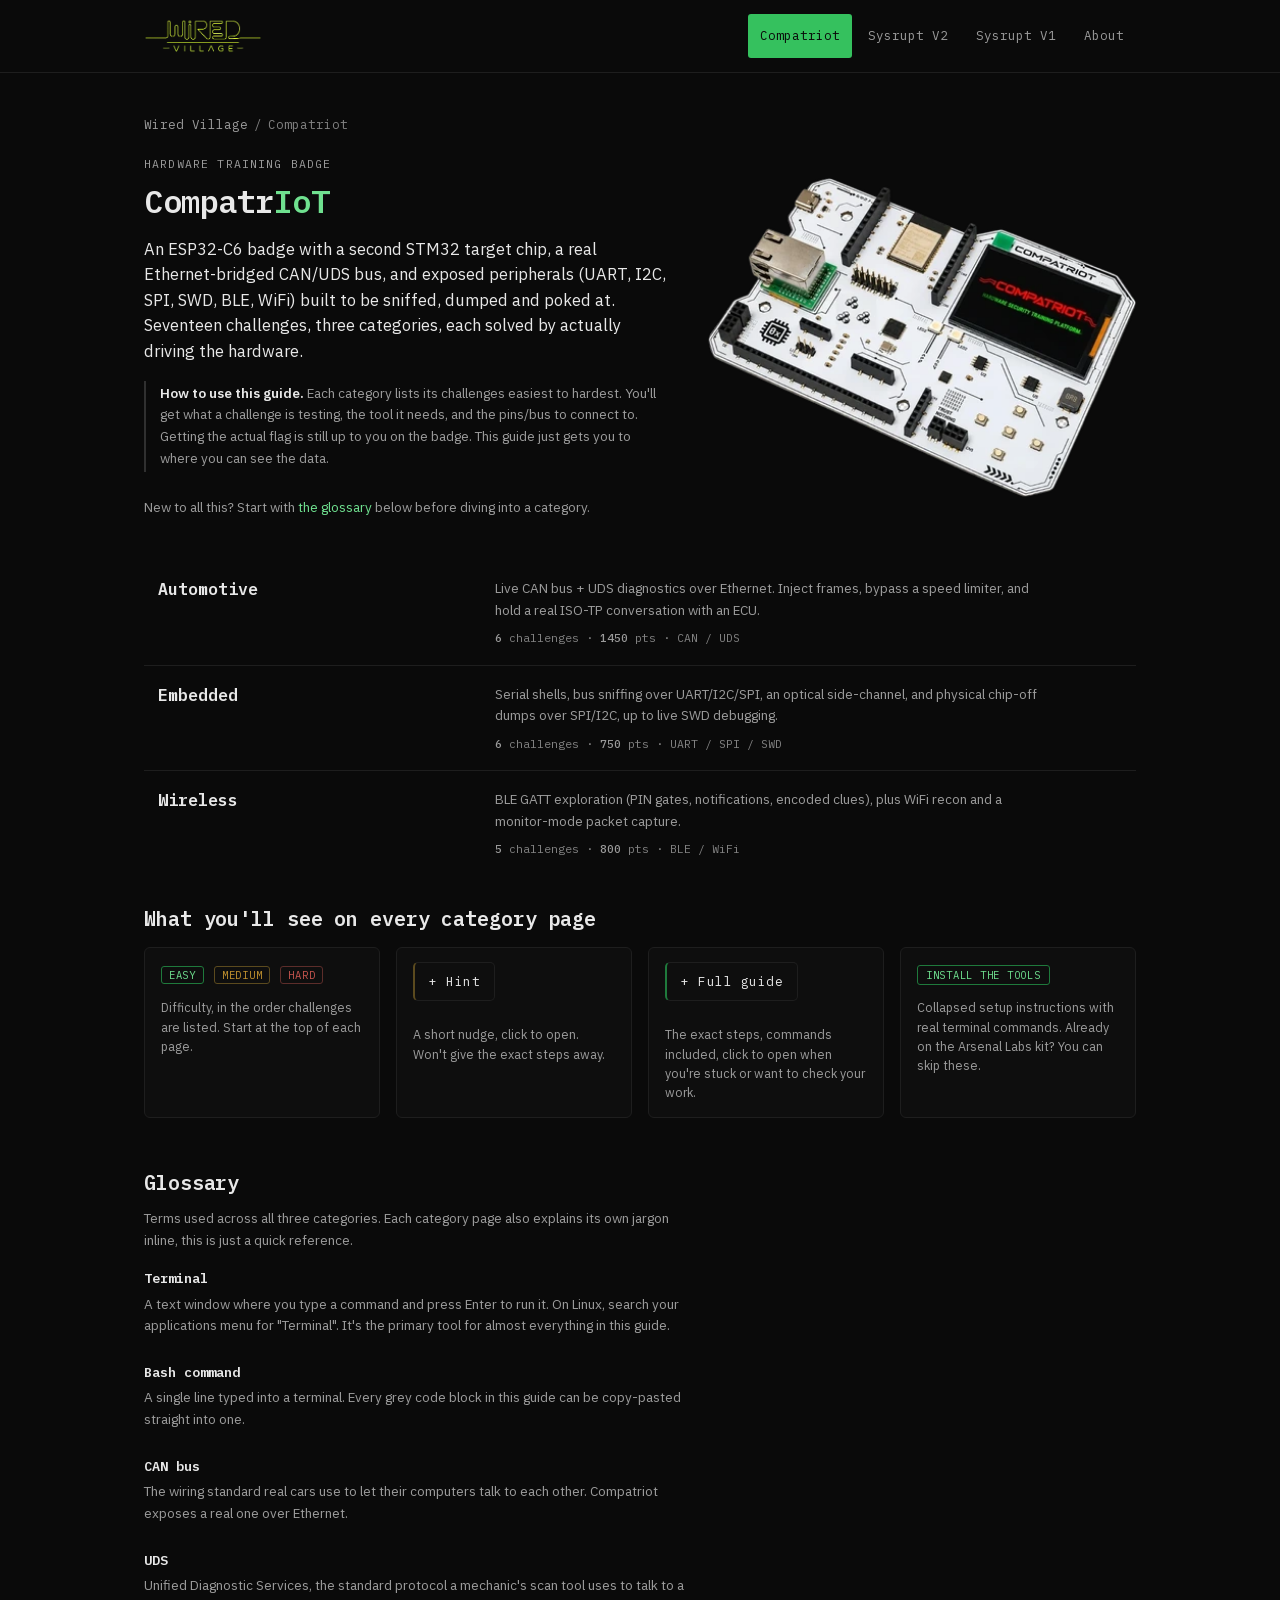
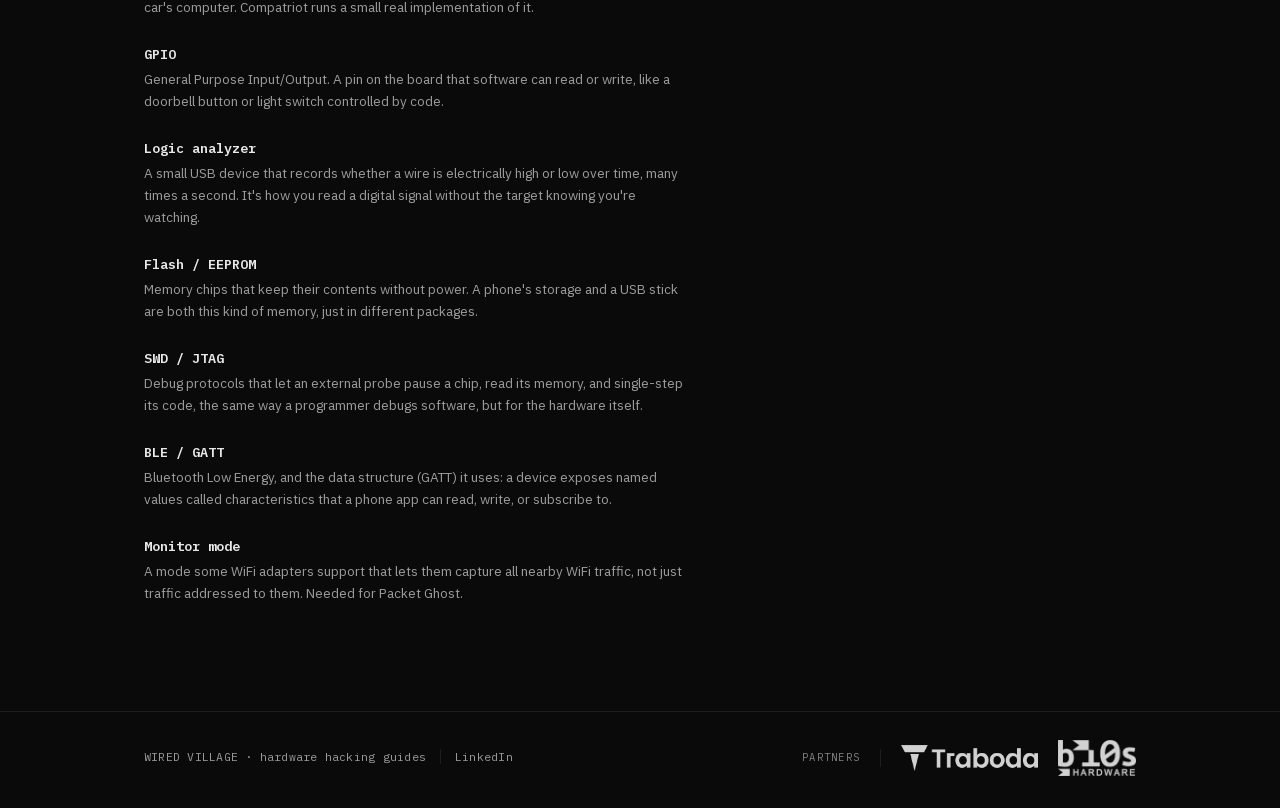
==== commit 8182232c: "move to thewiredvillage.com: rewrite absolute URLs, add CNAME, add an About page, LinkedIn in the fo" ====
--- a/compatriot/index.html
+++ b/compatriot/index.html
@@ -9,17 +9,17 @@
 <link rel="preload" href="../assets/fonts/plex-sans-var.woff2" as="font" type="font/woff2" crossorigin>
 <link rel="preload" href="../assets/fonts/plex-mono-400.woff2" as="font" type="font/woff2" crossorigin>
 <link rel="stylesheet" href="../assets/css/site.css">
-<link rel="canonical" href="https://gautham-sai05.github.io/wired_village/compatriot/index.html">
+<link rel="canonical" href="https://thewiredvillage.com/compatriot/index.html">
 <meta property="og:type" content="website">
 <meta property="og:site_name" content="Wired Village">
 <meta property="og:title" content="Compatriot · Wired Village">
 <meta property="og:description" content="Guide to the Compatriot hardware badge: Automotive, Embedded and Wireless challenges.">
-<meta property="og:url" content="https://gautham-sai05.github.io/wired_village/compatriot/index.html">
-<meta property="og:image" content="https://gautham-sai05.github.io/wired_village/assets/img/wired-village-logo.png">
+<meta property="og:url" content="https://thewiredvillage.com/compatriot/index.html">
+<meta property="og:image" content="https://thewiredvillage.com/assets/img/wired-village-logo.png">
 <meta name="twitter:card" content="summary_large_image">
 <meta name="twitter:title" content="Compatriot · Wired Village">
 <meta name="twitter:description" content="Guide to the Compatriot hardware badge: Automotive, Embedded and Wireless challenges.">
-<meta name="twitter:image" content="https://gautham-sai05.github.io/wired_village/assets/img/wired-village-logo.png">
+<meta name="twitter:image" content="https://thewiredvillage.com/assets/img/wired-village-logo.png">
 </head>
 <body>
 <a class="skip-link" href="#main">Skip to content</a>
@@ -35,6 +35,7 @@
       <a href="index.html" class="active">Compatriot</a>
       <a href="../sysrupt-v2/index.html">Sysrupt V2</a>
       <a href="../sysrupt/index.html">Sysrupt V1</a>
+      <a href="../about.html">About</a>
     </nav>
   </div>
 </header>
@@ -147,7 +148,7 @@
 
 <footer>
   <div class="wrap foot-inner">
-    <div class="foot-left">WIRED VILLAGE · hardware hacking guides</div>
+    <div class="foot-left">WIRED VILLAGE · hardware hacking guides<a class="foot-li" href="https://www.linkedin.com/company/wiredvillage/" target="_blank" rel="noopener">LinkedIn</a></div>
     <div class="partner">
       <span class="partner-label">Partners</span>
       <a href="https://traboda.com" target="_blank" rel="noopener" aria-label="Traboda"><img class="p-traboda" src="../assets/img/traboda-logo.webp" alt="Traboda" width="380" height="110"></a>
--- a/assets/css/site.css
+++ b/assets/css/site.css
@@ -661,7 +661,7 @@
    look far smaller. */
 .partner img { width: auto; display: block; flex: 0 0 auto; }
 .partner img.p-traboda { height: 26px; }
-.partner img.p-bi0s { height: 42px; }
+.partner img.p-bi0s { height: 36px; }
 .partner img.p-bi0s { filter: invert(1); }   /* dark mark on a dark footer */
 
 footer { border-top: 1px solid var(--border); padding: 28px 0 32px; margin-top: 34px; }
@@ -908,3 +908,6 @@
 .sec-collapse > summary { min-height: 44px; box-sizing: border-box; }
 .navlinks a { display: inline-flex; align-items: center; }
 .skip-link, .pinin, .pinbtn { min-height: 44px; box-sizing: border-box; }
+.foot-li { margin-left: 14px; padding-left: 14px; border-left: 1px solid var(--border);
+           border-bottom: none; color: var(--text-dim); }
+.foot-li:hover { color: var(--accent-text); }
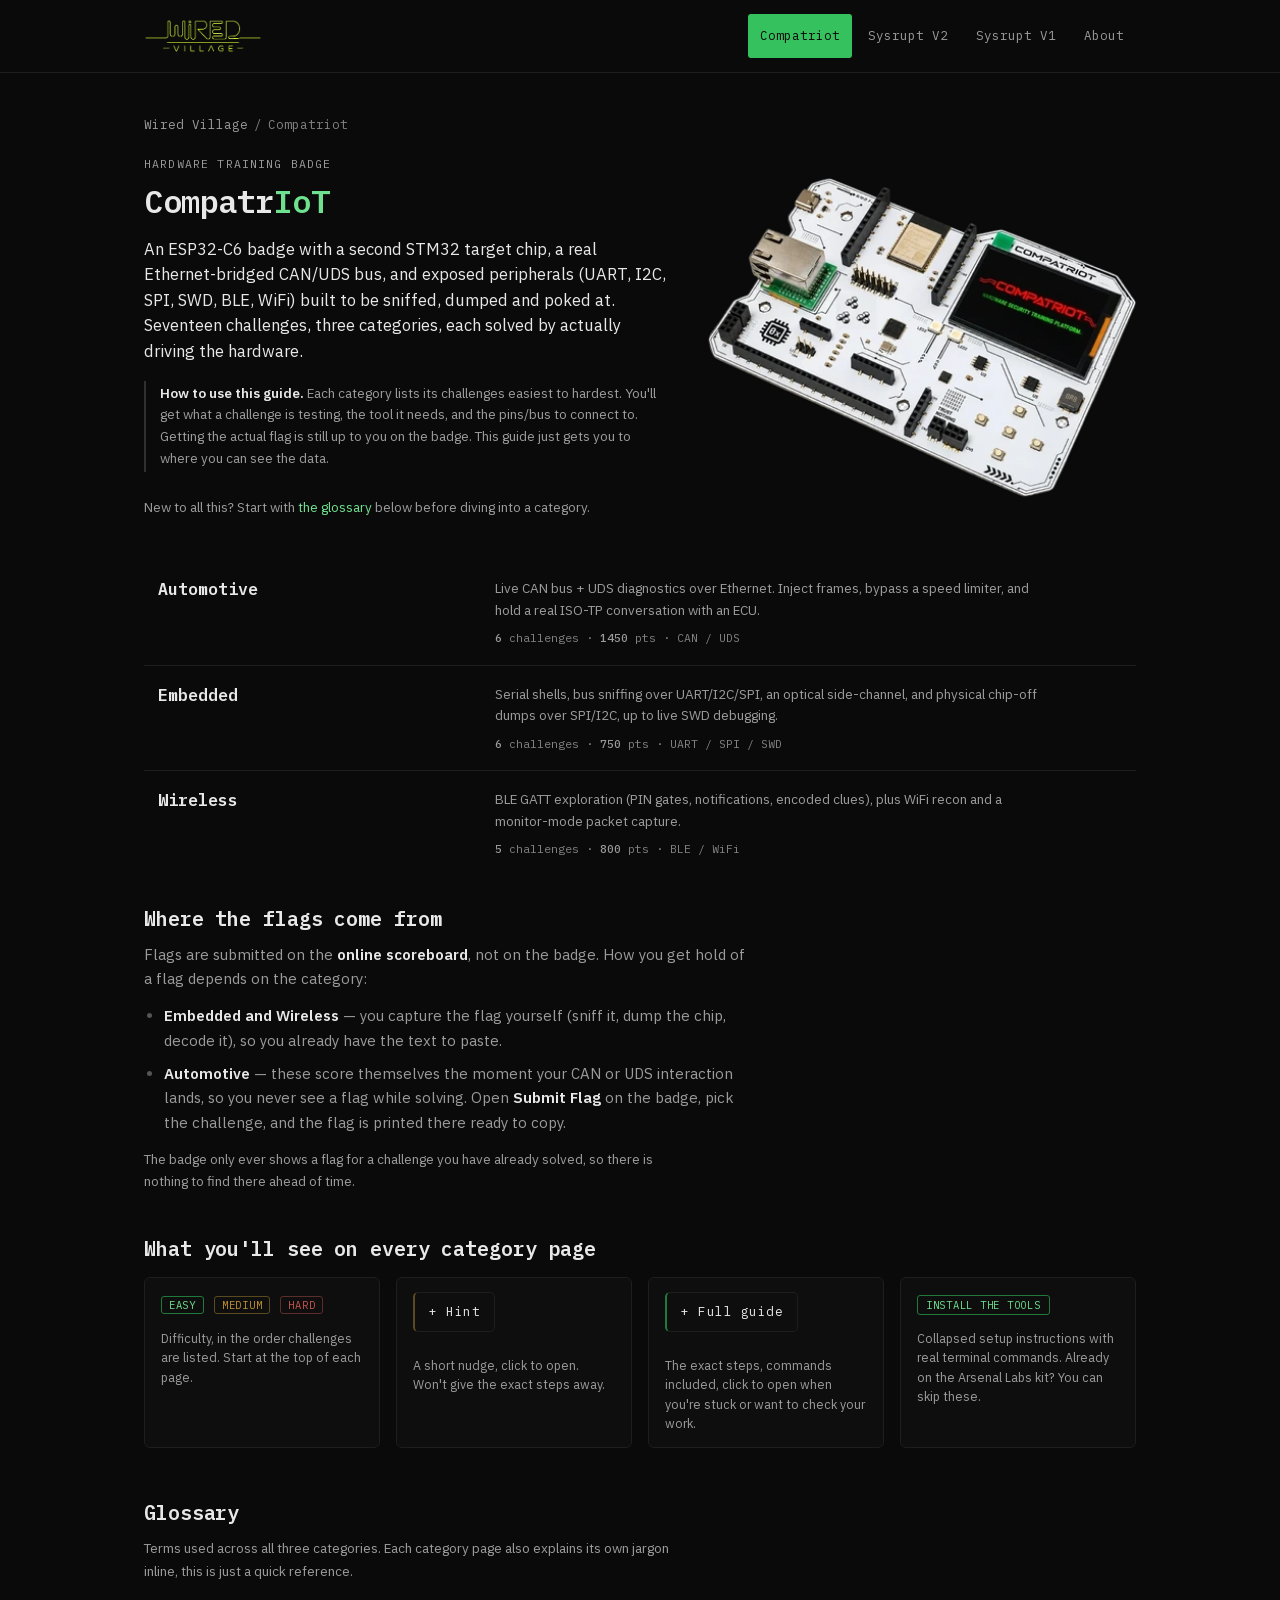
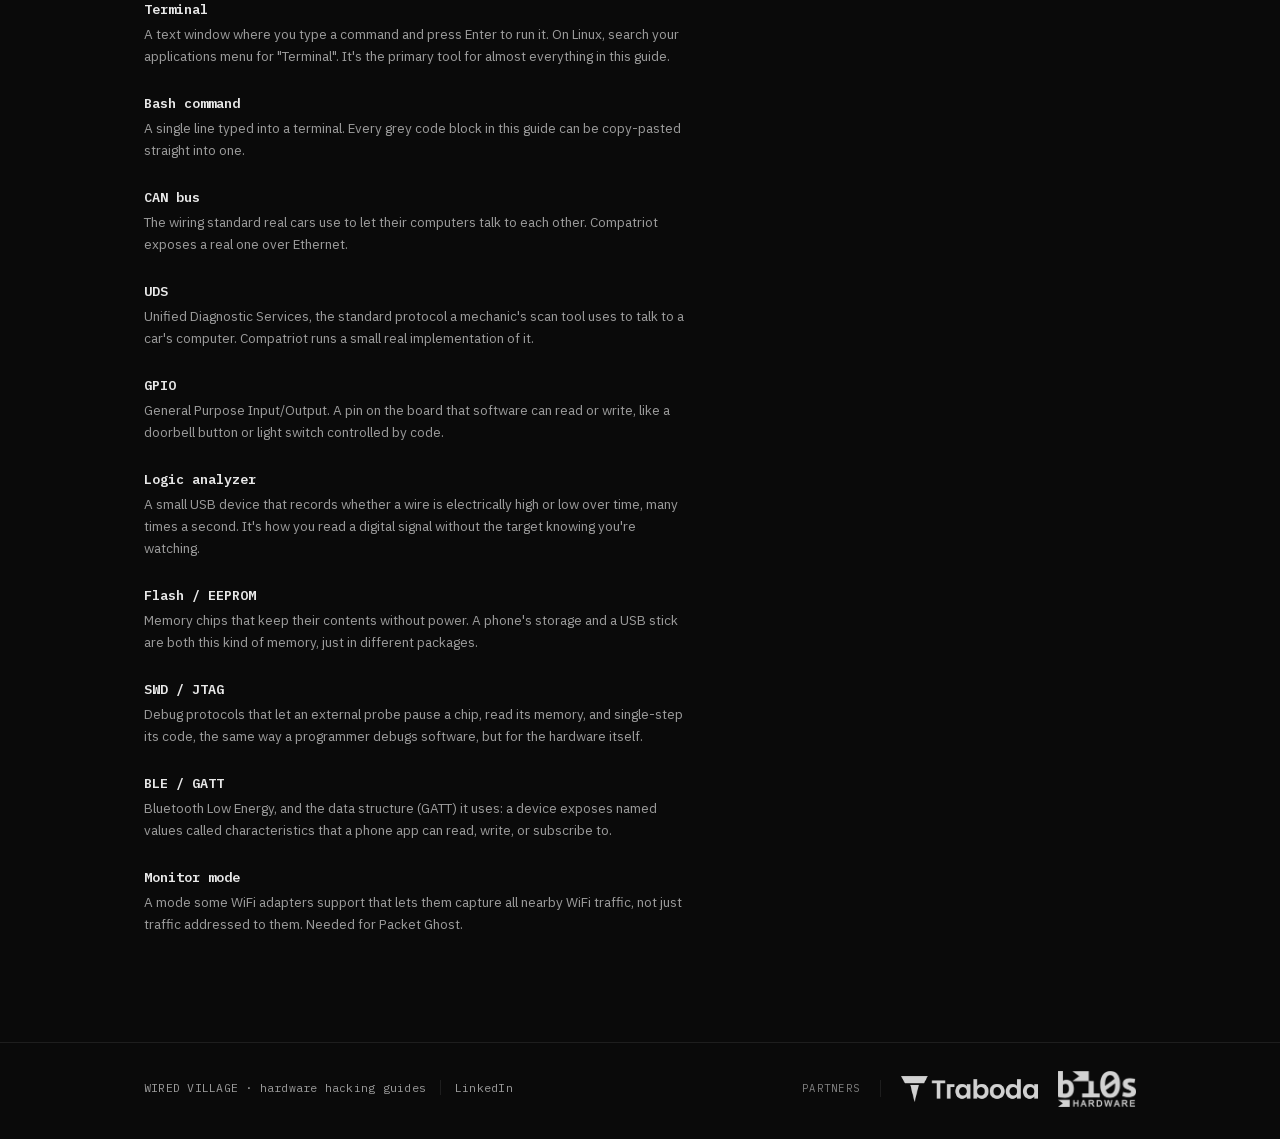
==== commit 24b13a8d: "Explain where flags come from, now the badge reveals solved ones Flags are submitted on the online s" ====
--- a/compatriot/index.html
+++ b/compatriot/index.html
@@ -101,6 +101,19 @@
 </section>
 
 <section class="wrap sec-tight">
+  <h2>Where the flags come from</h2>
+  <p>Flags are submitted on the <b>online scoreboard</b>, not on the badge. How you get
+     hold of a flag depends on the category:</p>
+  <ul>
+    <li><b>Embedded and Wireless</b> &mdash; you capture the flag yourself (sniff it, dump
+        the chip, decode it), so you already have the text to paste.</li>
+    <li><b>Automotive</b> &mdash; these score themselves the moment your CAN or UDS
+        interaction lands, so you never see a flag while solving. Open <b>Submit Flag</b> on
+        the badge, pick the challenge, and the flag is printed there ready to copy.</li>
+  </ul>
+  <p class="sub-note">The badge only ever shows a flag for a challenge you have already
+     solved, so there is nothing to find there ahead of time.</p>
+
   <h2>What you'll see on every category page</h2>
   <div class="legend-grid">
     <div class="legend-item">
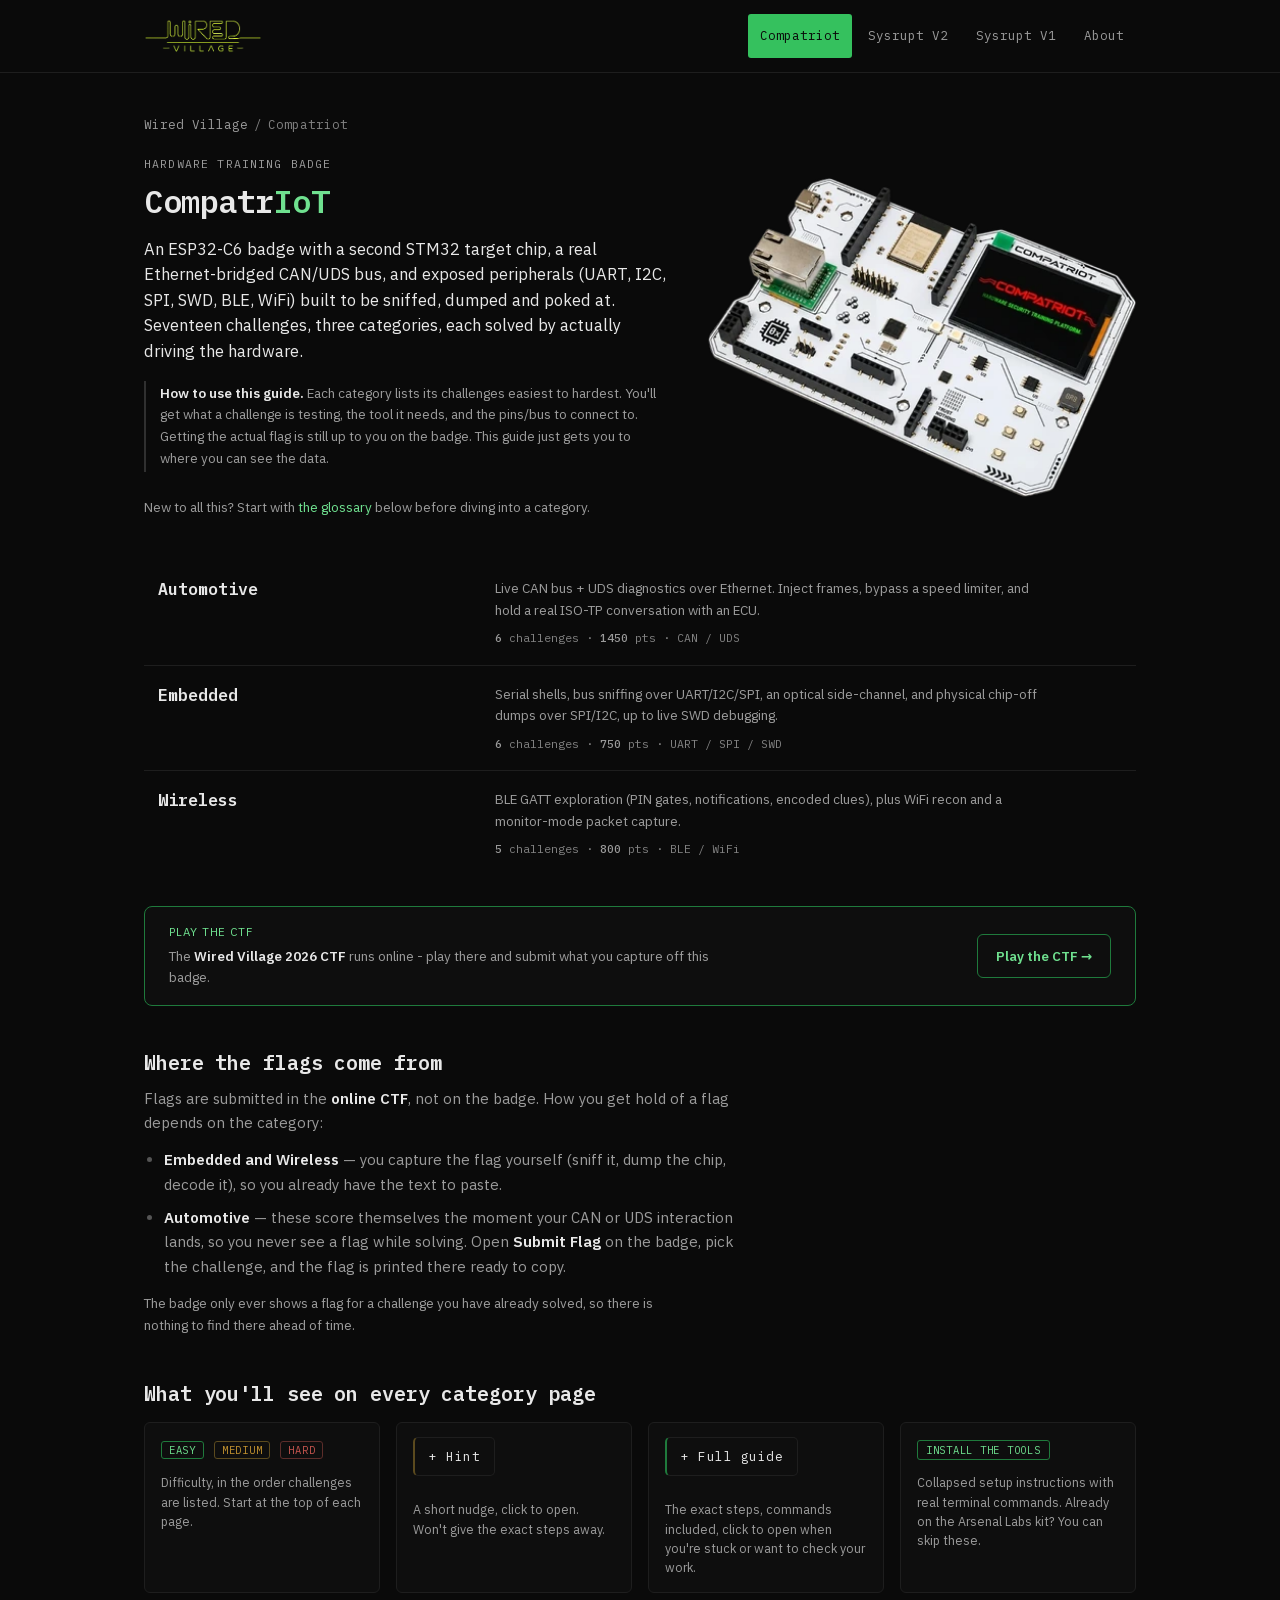
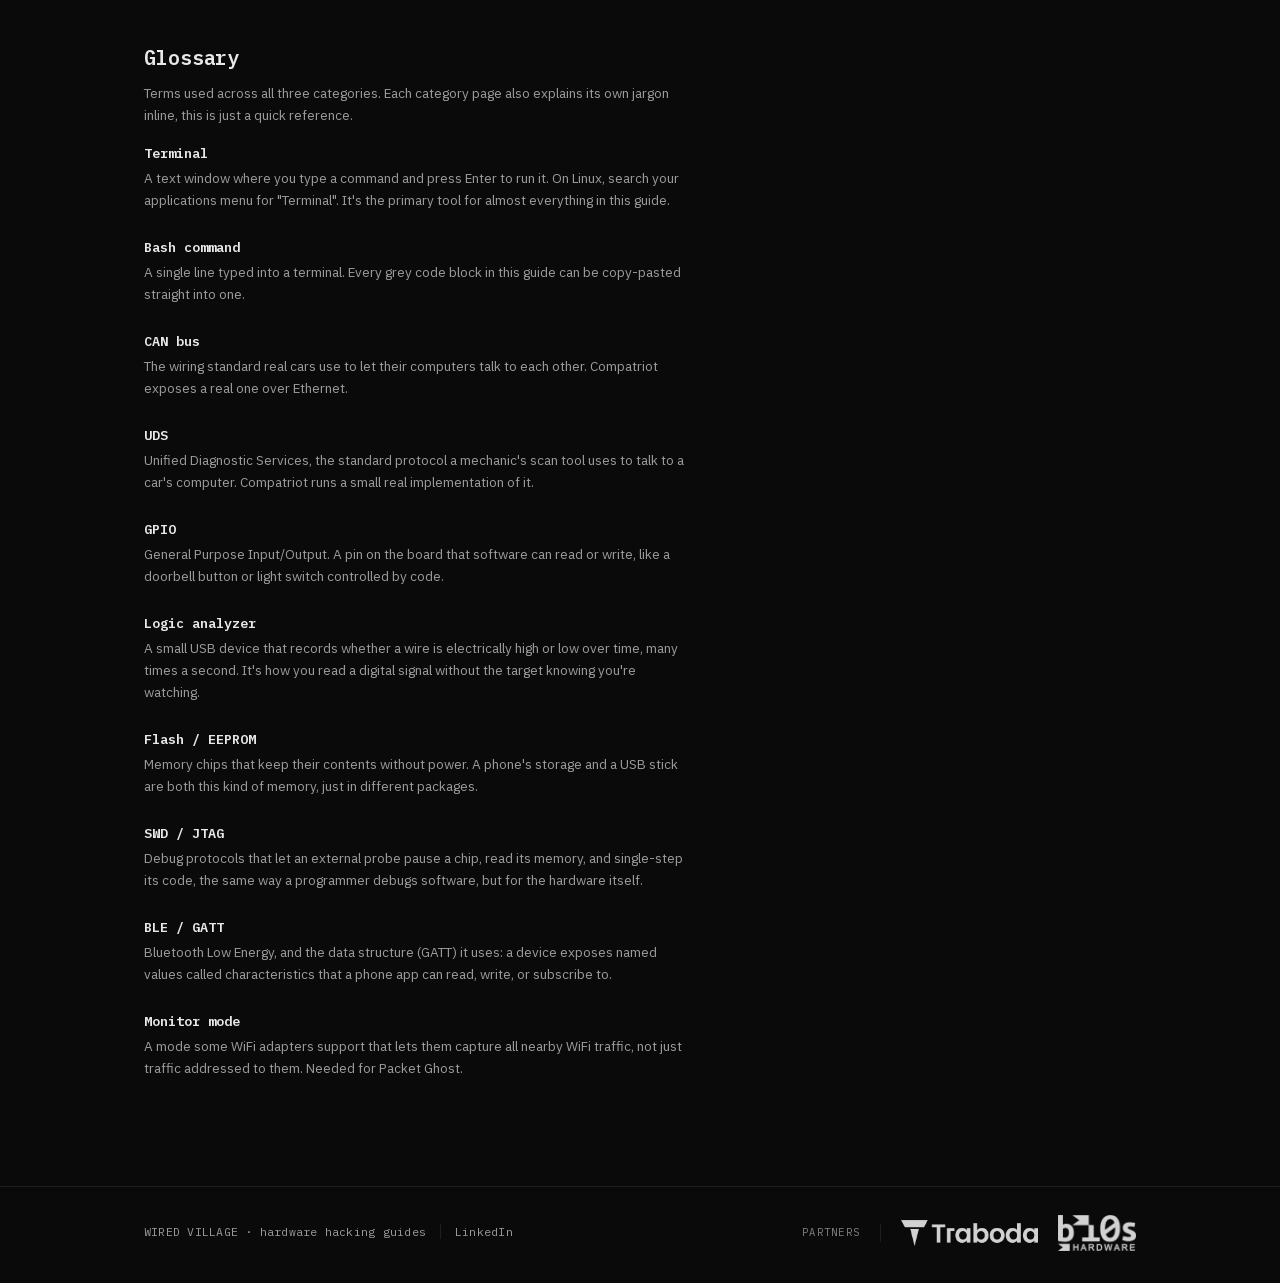
==== commit 14f40f6c: "Add a Play the CTF link to the home and Compatriot pages These pages are only the hardware guides; t" ====
--- a/compatriot/index.html
+++ b/compatriot/index.html
@@ -101,8 +101,18 @@
 </section>
 
 <section class="wrap sec-tight">
+  <div class="scoreboard-cta">
+    <div class="sb-text">
+      <span class="sb-eyebrow">Play the CTF</span>
+      <p>The <b>Wired Village 2026 CTF</b> runs online - play there and submit what you
+         capture off this badge.</p>
+    </div>
+    <a class="sb-link" href="https://wired-2026.eng.run" target="_blank"
+       rel="noopener">Play the CTF &rarr;</a>
+  </div>
+
   <h2>Where the flags come from</h2>
-  <p>Flags are submitted on the <b>online scoreboard</b>, not on the badge. How you get
+  <p>Flags are submitted in the <b>online CTF</b>, not on the badge. How you get
      hold of a flag depends on the category:</p>
   <ul>
     <li><b>Embedded and Wireless</b> &mdash; you capture the flag yourself (sniff it, dump
--- a/assets/css/site.css
+++ b/assets/css/site.css
@@ -911,3 +911,33 @@
 .foot-li { margin-left: 14px; padding-left: 14px; border-left: 1px solid var(--border);
            border-bottom: none; color: var(--text-dim); }
 .foot-li:hover { color: var(--accent-text); }
+
+/* ---------- scoreboard call-to-action (home + badge hub pages) ---------- */
+.scoreboard-cta {
+  display: flex; flex-wrap: wrap; align-items: center; gap: var(--sp-3) var(--sp-4);
+  border: 1px solid var(--accent-dim); border-radius: 8px;
+  background: var(--bg-alt);
+  padding: var(--sp-4) var(--sp-5);
+  margin: 0 0 var(--sp-6);
+}
+.scoreboard-cta .sb-text { flex: 1 1 320px; min-width: 0; }
+.scoreboard-cta .sb-eyebrow {
+  display: block; font-size: var(--fs-xs); letter-spacing: .08em; text-transform: uppercase;
+  color: var(--accent-text); margin-bottom: 4px;
+}
+.scoreboard-cta p { margin: 0; font-size: var(--fs-ms); line-height: 1.6; color: var(--text-dim); }
+.scoreboard-cta .sb-link {
+  flex: 0 0 auto; display: inline-block;
+  border: 1px solid var(--accent-dim); border-radius: 6px;
+  padding: 10px 18px; font-weight: 600; font-size: var(--fs-ms);
+  color: var(--accent-text); text-decoration: none; white-space: nowrap;
+}
+.scoreboard-cta .sb-link:hover,
+.scoreboard-cta .sb-link:focus-visible { border-color: var(--accent); background: var(--bg-inset); }
+@media (max-width: 560px) {
+  .scoreboard-cta { flex-direction: column; align-items: stretch; }
+  /* flex-basis maps to the main axis, which is the HEIGHT once this is a column -
+     leaving the 320px basis on .sb-text stretched the block and left a dead gap. */
+  .scoreboard-cta .sb-text { flex: 0 0 auto; }
+  .scoreboard-cta .sb-link { width: 100%; text-align: center; }
+}
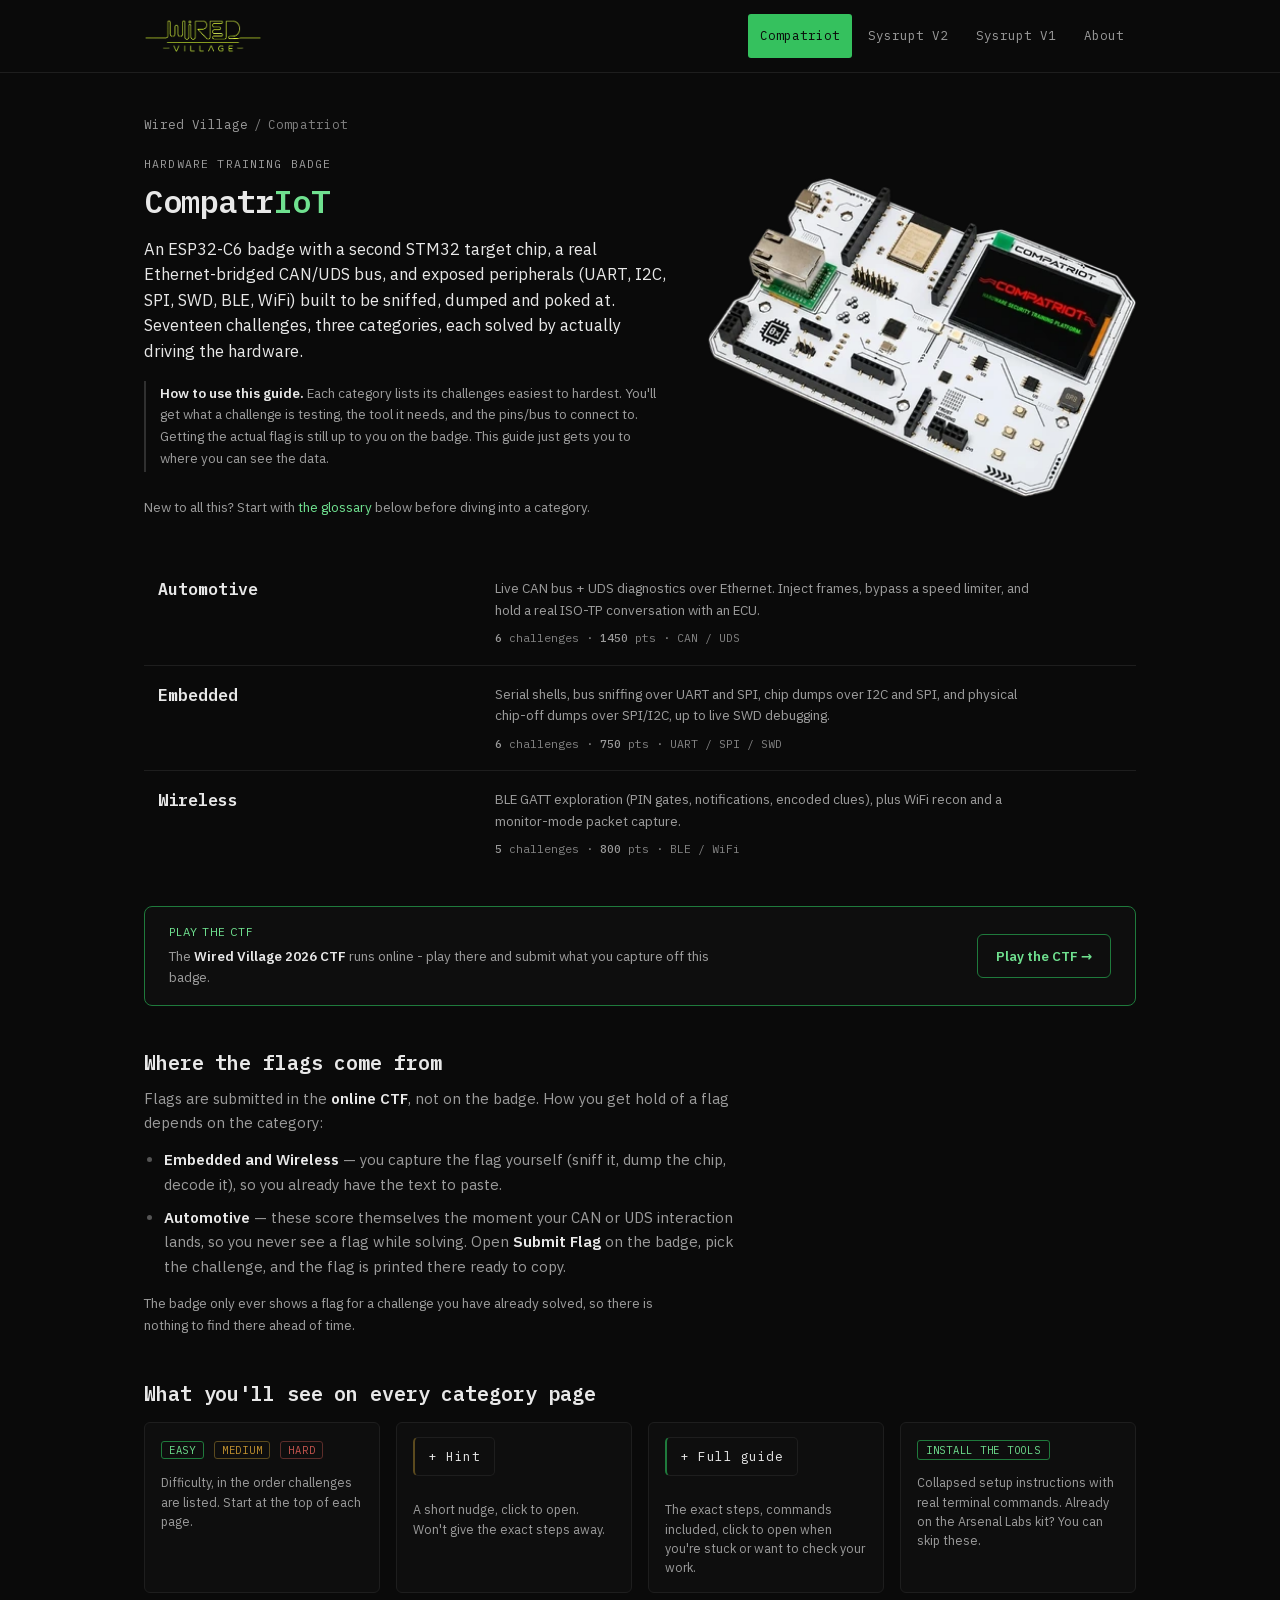
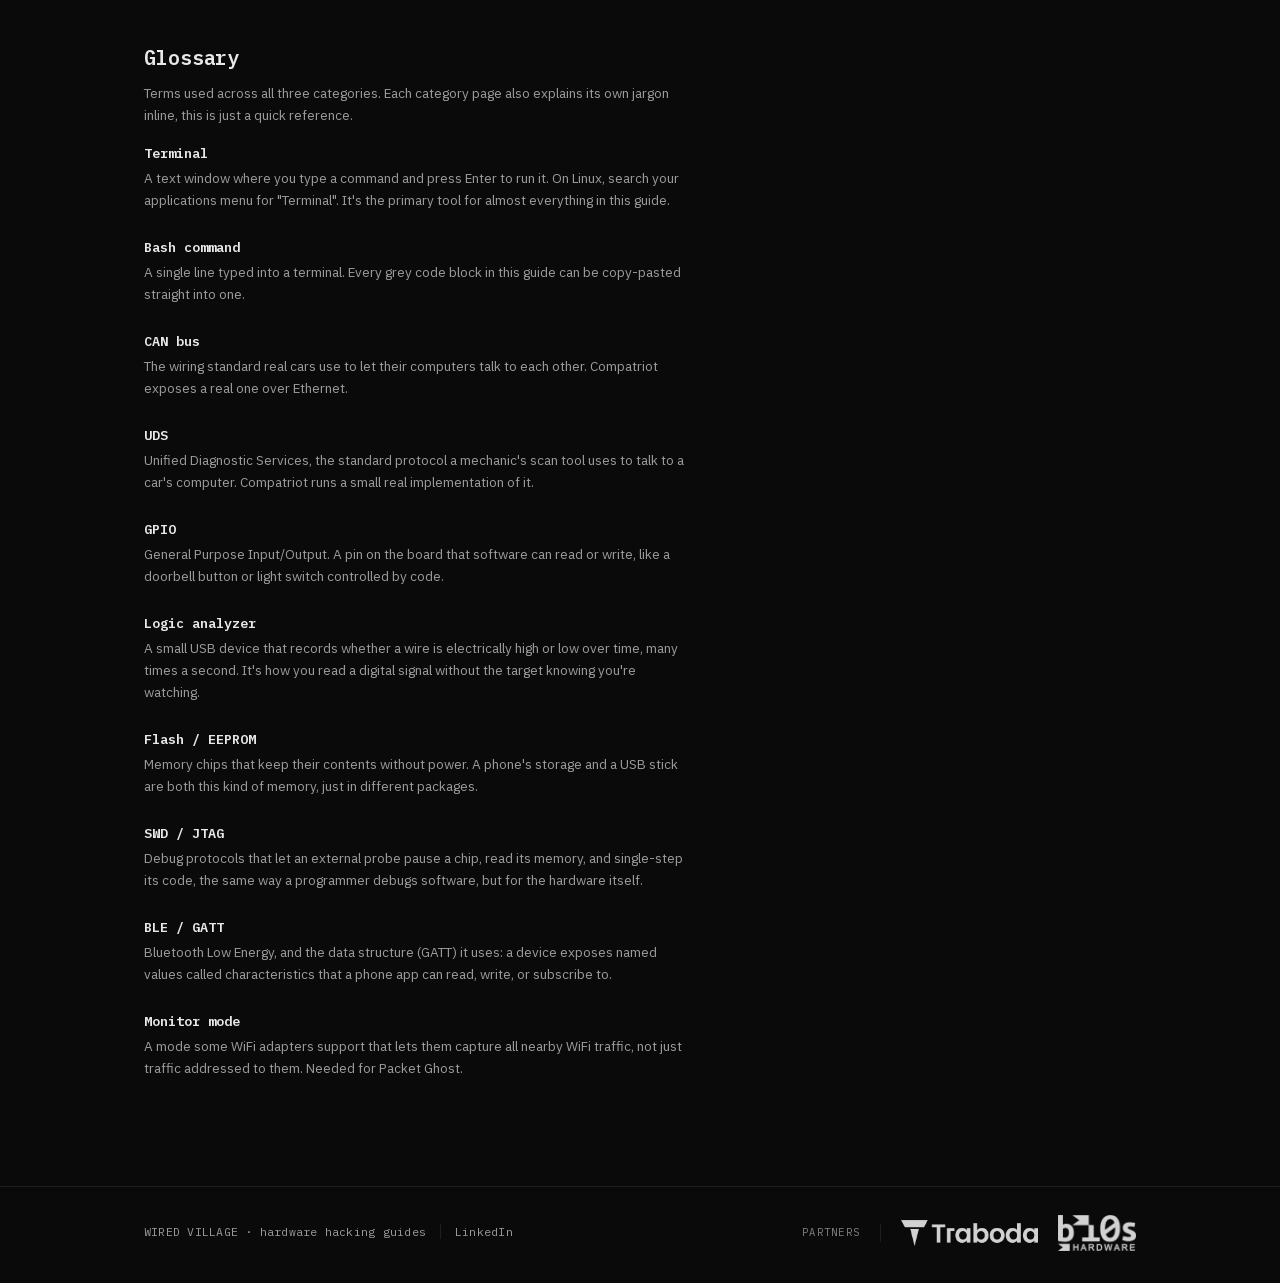
==== commit 1ce9fc5a: "Fix site.js not loading, and three factual errors on the badge pages site.js was missing from automo" ====
--- a/compatriot/index.html
+++ b/compatriot/index.html
@@ -82,7 +82,7 @@
     <tr data-href="embedded.html">
       <td class="ix-name"><a href="embedded.html">Embedded</a></td>
       <td class="ix-desc">
-        <p>Serial shells, bus sniffing over UART/I2C/SPI, an optical side-channel, and
+        <p>Serial shells, bus sniffing over UART and SPI, chip dumps over I2C and SPI, and
            physical chip-off dumps over SPI/I2C, up to live SWD debugging.</p>
         <div class="meta"><b>6</b> challenges · <b>750</b> pts · UART / SPI / SWD</div>
       </td>
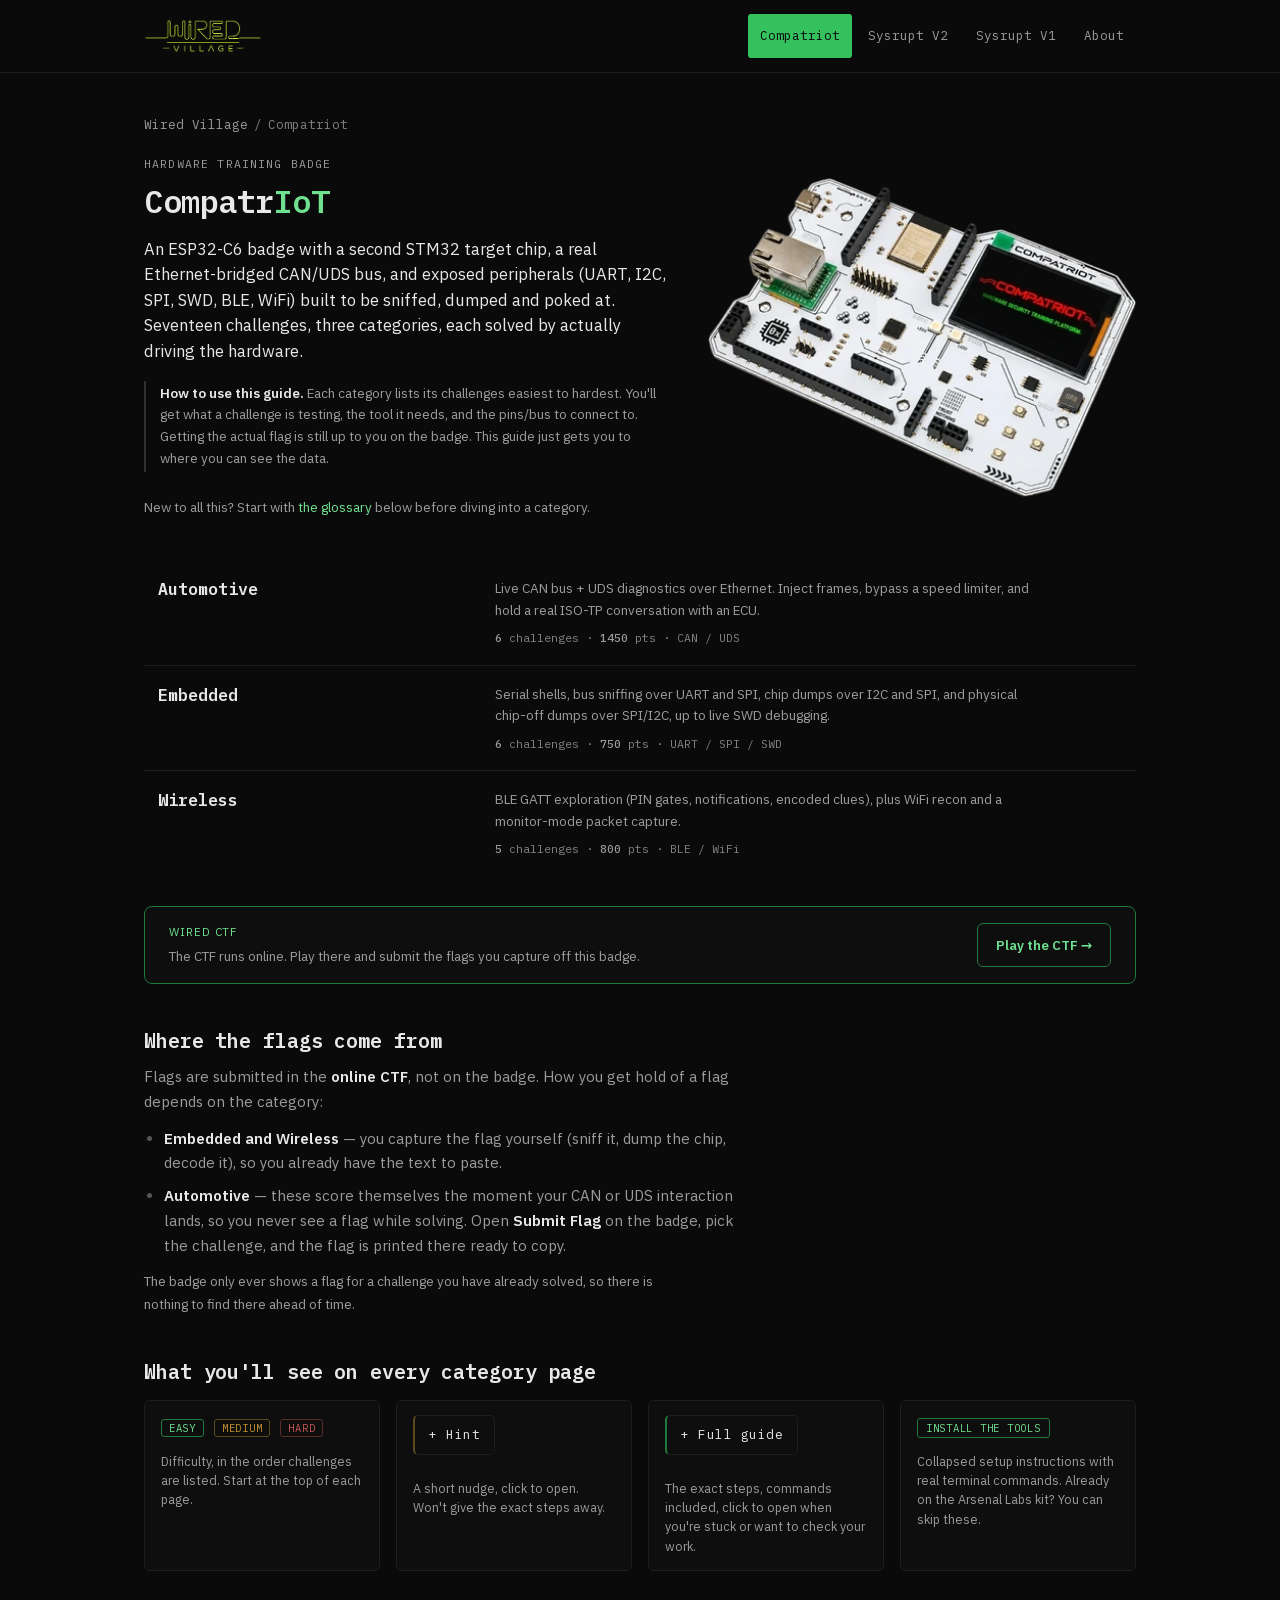
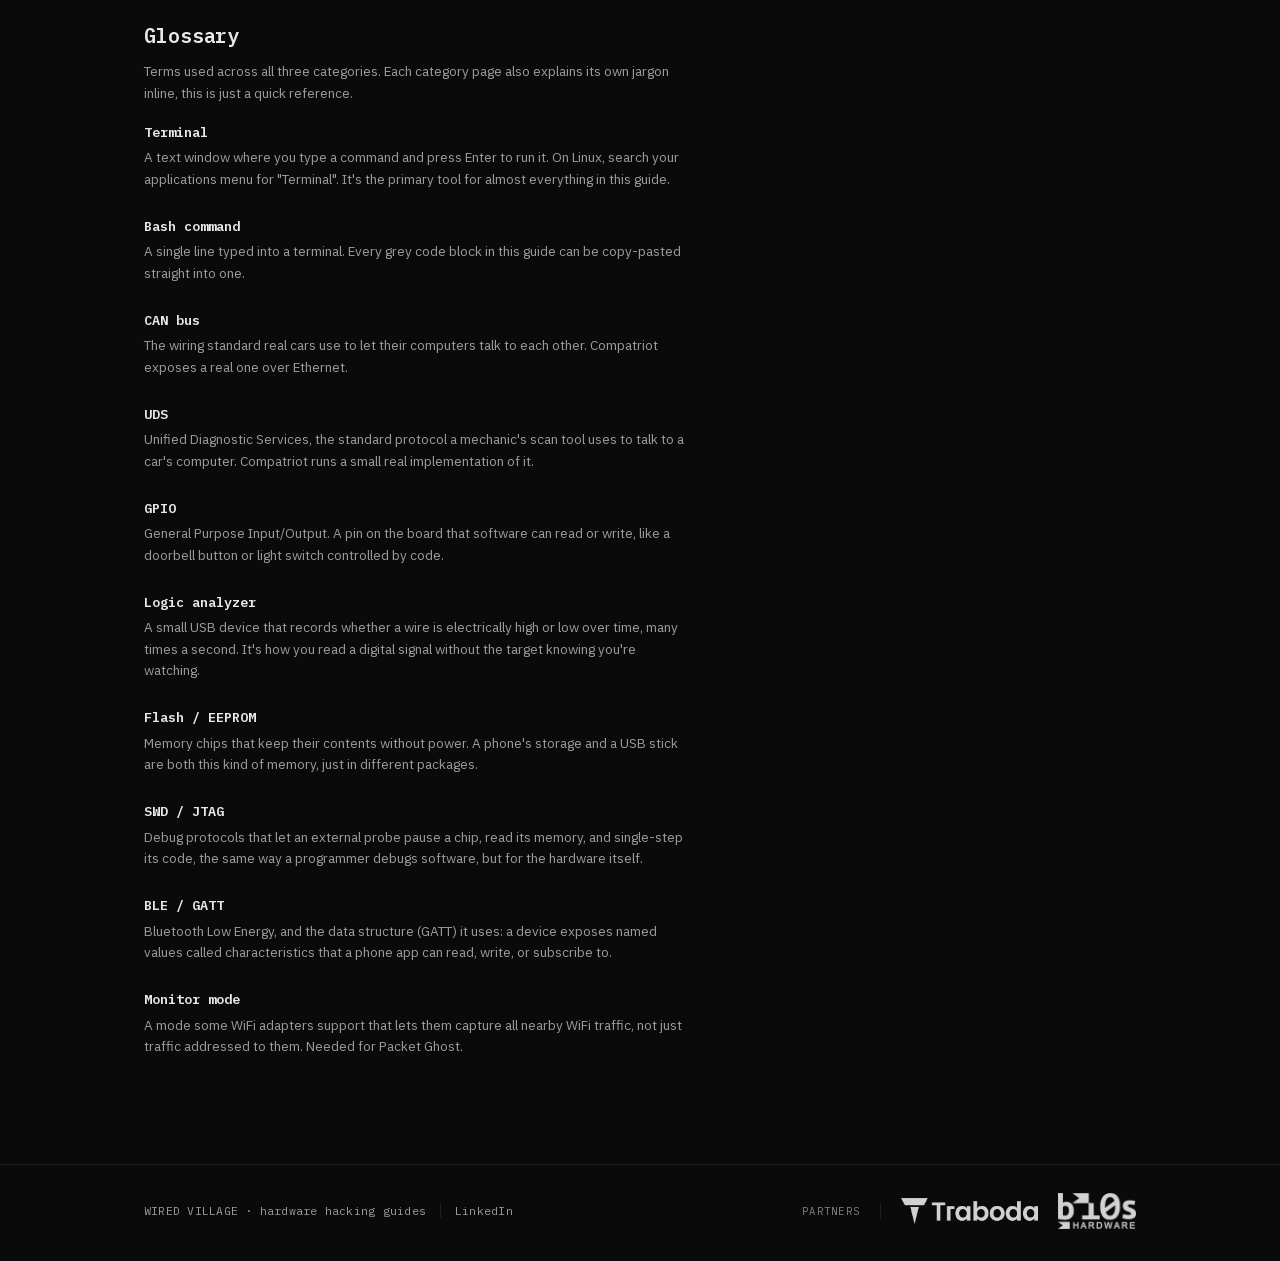
==== commit 097f6b4b: "Simplify the CTF banner wording Drop 'Wired Village 2026 CTF' for a plain 'Wired CTF' label and tigh" ====
--- a/compatriot/index.html
+++ b/compatriot/index.html
@@ -103,9 +103,8 @@
 <section class="wrap sec-tight">
   <div class="scoreboard-cta">
     <div class="sb-text">
-      <span class="sb-eyebrow">Play the CTF</span>
-      <p>The <b>Wired Village 2026 CTF</b> runs online - play there and submit what you
-         capture off this badge.</p>
+      <span class="sb-eyebrow">Wired CTF</span>
+      <p>The CTF runs online. Play there and submit the flags you capture off this badge.</p>
     </div>
     <a class="sb-link" href="https://wired-2026.eng.run" target="_blank"
        rel="noopener">Play the CTF &rarr;</a>
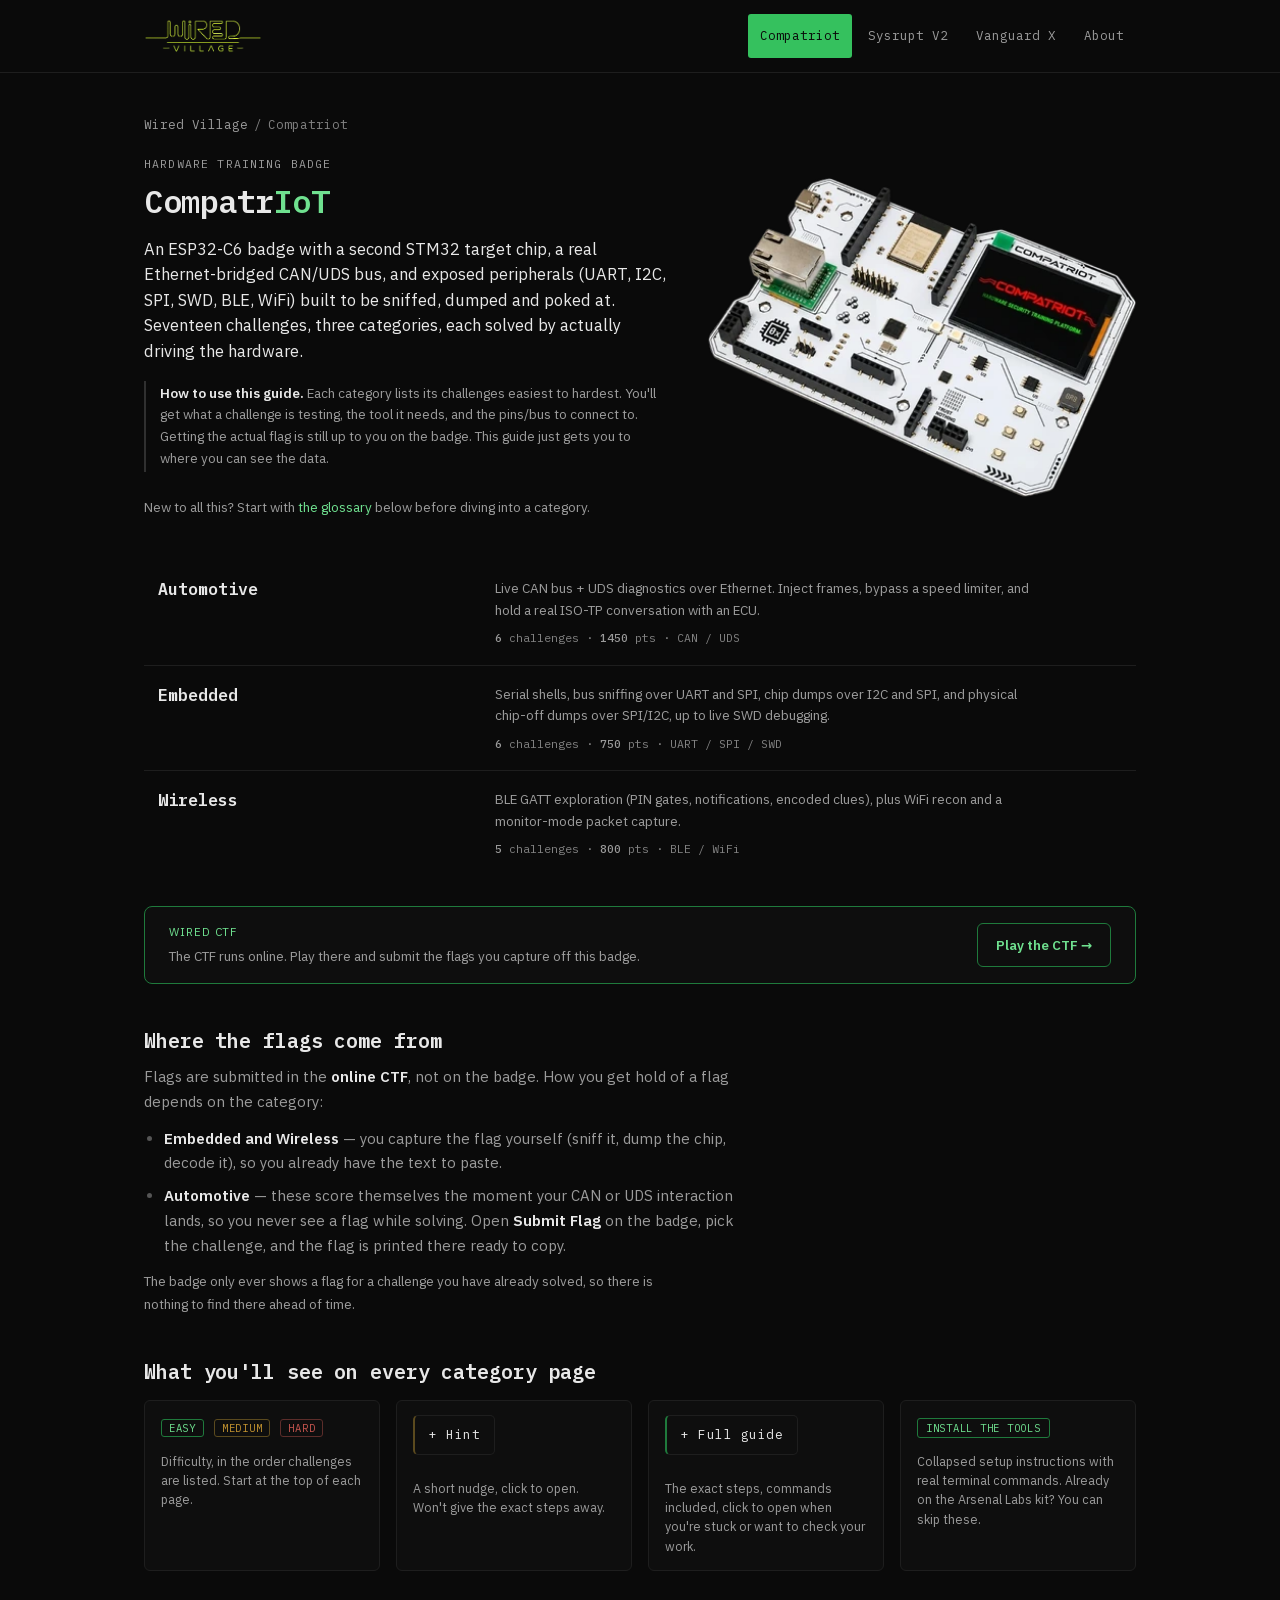
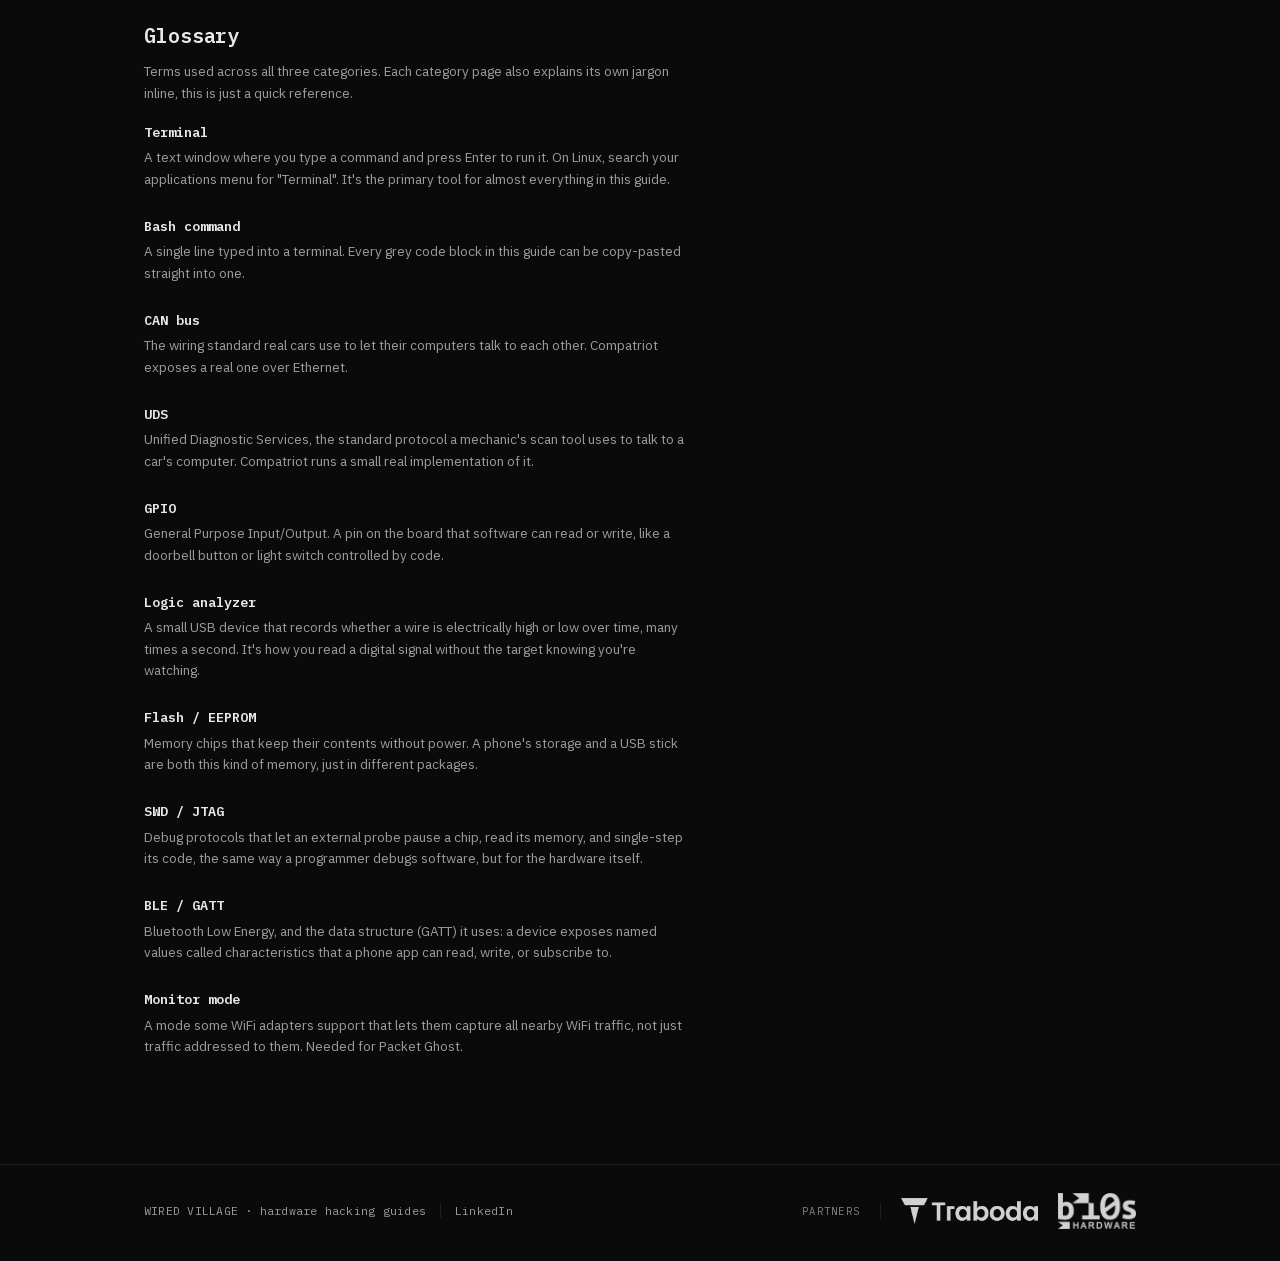
==== commit e90c2e84: "Add Vanguard X (Hack the Satellite) badge; retire Sysrupt V1 - new vanguard-x/ badge: Features overv" ====
--- a/compatriot/index.html
+++ b/compatriot/index.html
@@ -34,7 +34,7 @@
     <nav class="navlinks">
       <a href="index.html" class="active">Compatriot</a>
       <a href="../sysrupt-v2/index.html">Sysrupt V2</a>
-      <a href="../sysrupt/index.html">Sysrupt V1</a>
+      <a href="../vanguard-x/index.html">Vanguard X</a>
       <a href="../about.html">About</a>
     </nav>
   </div>
